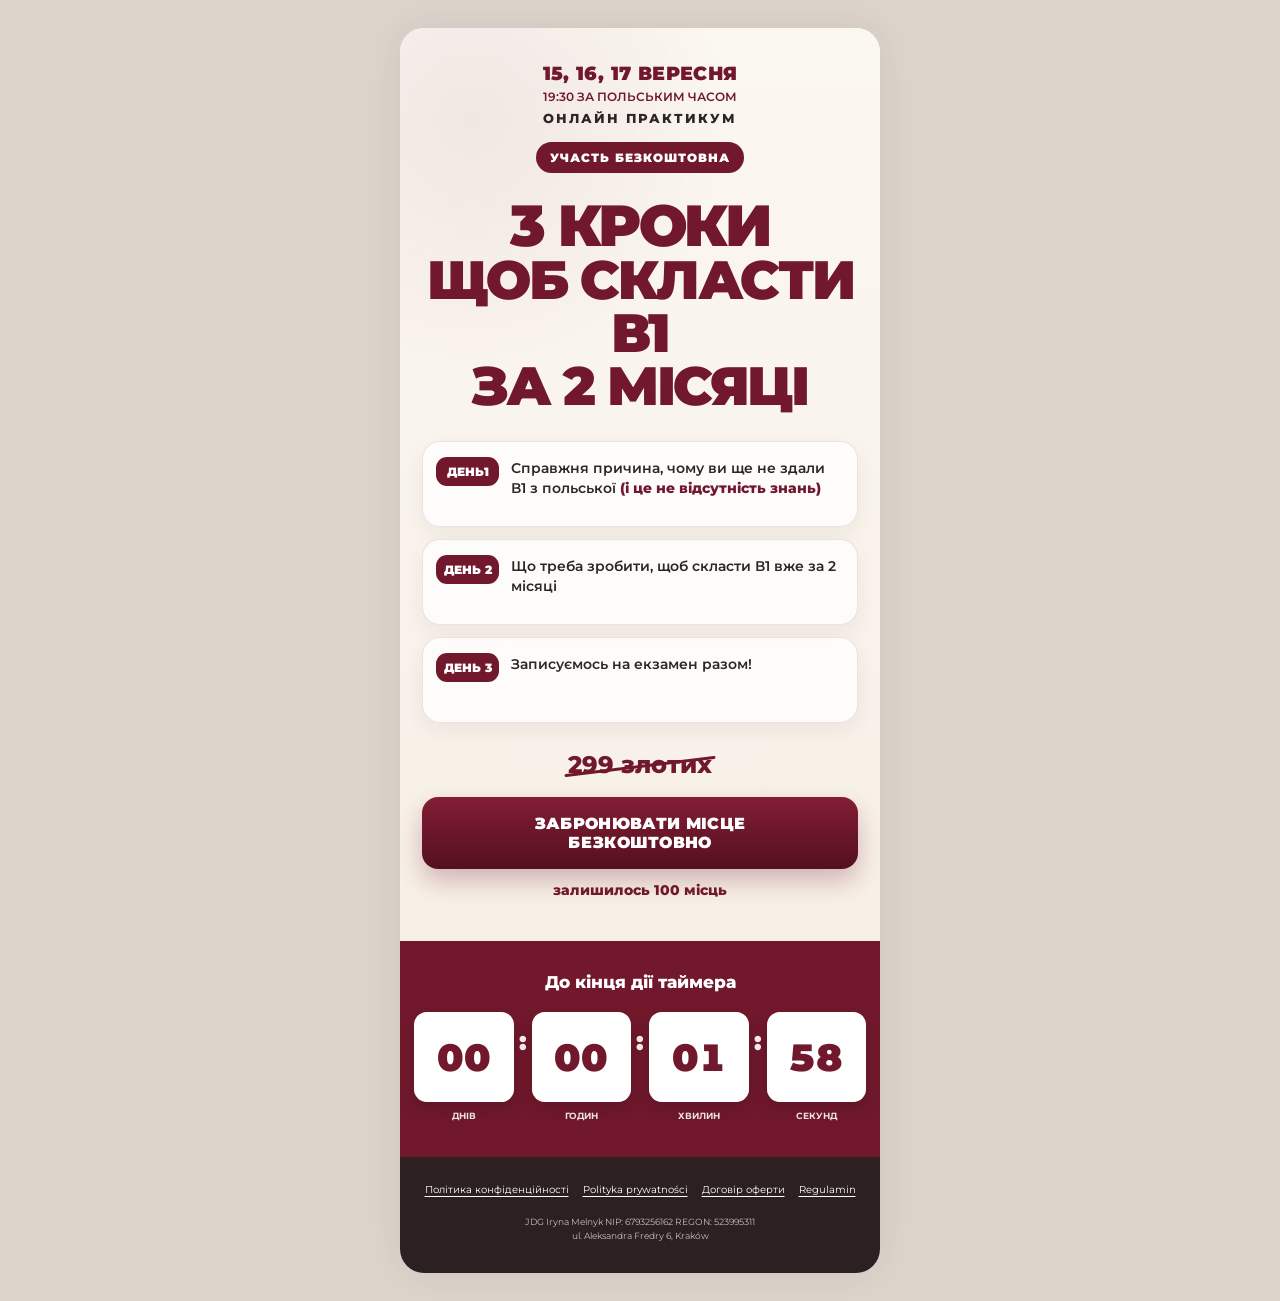
==== index.html @ 4fff1f3a "commit124" ====
<!doctype html>
<html lang="uk">
<head>
  <meta charset="utf-8">
  <meta name="viewport" content="width=device-width, initial-scale=1, viewport-fit=cover">
  <meta name="theme-color" content="#71182c">
  <title>3 кроки, щоб скласти В1 за 2 місяці</title>
  <meta name="description" content="15, 16, 17 вересня — онлайн практикум. Участь безкоштовна.">
  <link rel="preconnect" href="https://fonts.googleapis.com">
  <link rel="preconnect" href="https://fonts.gstatic.com" crossorigin>
  <link href="https://fonts.googleapis.com/css2?family=Montserrat:wght@500;600;700;800;900&display=swap" rel="stylesheet">
  <link rel="stylesheet" href="styles.css">
<!-- Meta Pixel Code -->
<script>
!function(f,b,e,v,n,t,s)
{
  if(f.fbq)return;

  n=f.fbq=function(){
    n.callMethod
      ? n.callMethod.apply(n,arguments)
      : n.queue.push(arguments)
  };

  if(!f._fbq)f._fbq=n;

  n.push=n;
  n.loaded=!0;
  n.version='2.0';
  n.queue=[];

  t=b.createElement(e);
  t.async=!0;
  t.src=v;

  s=b.getElementsByTagName(e)[0];
  s.parentNode.insertBefore(t,s);
}(window, document, 'script',
  'https://connect.facebook.net/en_US/fbevents.js'
);

fbq('init', '1192959256037095');
</script>
<!-- End Meta Pixel Code -->
</head>
<body>
  <main class="page">
    <section class="hero">
      <div class="eyebrow">15, 16, 17 вересня <div class="event-time">19:30 за польським часом</div> </div>
      <div class="online">ОНЛАЙН ПРАКТИКУМ</div>
      <div class="free-badge">УЧАСТЬ БЕЗКОШТОВНА</div>

      <h1><span>3 КРОКИ</span><br>щоб скласти В1<br>за 2 місяці</h1>

      <div class="program">
        <article class="day">
          <div class="day-label">ДЕНЬ1</div>
          <p>Справжня причина, чому ви ще не здали В1 з польської <strong>(і це не відсутність знань)</strong></p>
        </article>

        <article class="day">
          <div class="day-label">ДЕНЬ 2</div>
          <p>Що треба зробити, щоб скласти В1 вже за 2 місяці</p>
        </article>

        <article class="day">
          <div class="day-label">ДЕНЬ 3</div>
          <p>Записуємось на екзамен разом!</p>
        </article>
      </div>

      <div class="old-price">299 злотих</div>

      <a id="telegram-button" class="cta" href="https://t.me/+1AnhKf7X-Lg1OWJk" rel="noopener noreferrer">
        ЗАБРОНЮВАТИ МІСЦЕ<br>БЕЗКОШТОВНО
      </a>

      <div class="places">залишилось 100 місць</div>
    </section>

    <section class="countdown-section">
      <div class="timer-title">До кінця дії таймера</div>

      <div class="timer" role="timer" aria-live="polite">
        <div class="timer-item"><span id="days">00</span><small>днів</small></div>
        <div class="separator">:</div>
        <div class="timer-item"><span id="hours">00</span><small>годин</small></div>
        <div class="separator">:</div>
        <div class="timer-item"><span id="minutes">00</span><small>хвилин</small></div>
        <div class="separator">:</div>
        <div class="timer-item"><span id="seconds">00</span><small>секунд</small></div>
      </div>
    </section>

    <footer>
      <nav>
        <a href="https://3dniegzaminb1.weblium.site/politika-konfidenciynosti">Політика конфіденційності</a>
        <a href="https://3dniegzaminb1.weblium.site/polityka-prywatnosci">Polityka prywatności</a>
        <a href="https://3dniegzaminb1.weblium.site/dogovir-oferti">Договір оферти</a>
        <a href="https://3dniegzaminb1.weblium.site/regulamin">Regulamin</a>
      </nav>
      <p>JDG Iryna Melnyk NIP: 6793256162 REGON: 523995311<br>ul. Aleksandra Fredry 6, Kraków</p>
    </footer>
  </main>

  <script src="script.js"></script>
</body>
</html>
---- styles.css ----
* {
  box-sizing: border-box;
}

:root {
  --wine: #71182c;
  --wine-dark: #54101f;
  --cream: #f7f0e7;
  --cream-deep: #eee1d2;
  --text: #2f2525;
  --white: #ffffff;
}

html {
  background: #ddd5cc;
}

body {
  margin: 0;
  font-family: "Montserrat", Arial, sans-serif;
  color: var(--text);
  background: #ddd5cc;
}

.page {
  width: 100%;
  max-width: 480px;
  min-height: 100vh;
  margin: 0 auto;
  background: var(--cream);
  overflow: hidden;
  box-shadow: 0 0 40px rgba(0, 0, 0, .08);
}

.hero {
  padding: 34px 22px 42px;
  text-align: center;
  background:
    radial-gradient(circle at 15% 10%, rgba(113, 24, 44, .07), transparent 28%),
    linear-gradient(180deg, #fbf7f1 0%, var(--cream) 100%);
}

.eyebrow {
  display: inline-block;
  color: var(--wine);
  font-size: 19px;
  font-weight: 900;
  letter-spacing: .02em;
  text-transform: uppercase;
}

.online {
  margin-top: 5px;
  font-size: 13px;
  font-weight: 800;
  letter-spacing: .16em;
}

.free-badge {
  display: inline-block;
  margin-top: 16px;
  padding: 8px 14px;
  border-radius: 999px;
  background: var(--wine);
  color: #fff;
  font-size: 12px;
  font-weight: 900;
  letter-spacing: .08em;
}

h1 {
  margin: 24px 0 28px;
  color: var(--wine);
  font-size: clamp(37px, 11vw, 54px);
  line-height: .98;
  letter-spacing: -.045em;
  text-transform: uppercase;
  font-weight: 900;
}

h1 span {
  font-size: 1.08em;
}

.program {
  display: grid;
  gap: 12px;
  text-align: left;
}

.day {
  position: relative;
  padding: 17px 16px 17px 88px;
  min-height: 86px;
  border-radius: 18px;
  background: rgba(255, 255, 255, .76);
  border: 1px solid rgba(113, 24, 44, .12);
  box-shadow: 0 8px 22px rgba(73, 42, 34, .06);
}

.day-label {
  position: absolute;
  left: 13px;
  top: 15px;
  width: 63px;
  padding: 7px 5px;
  border-radius: 11px;
  background: var(--wine);
  color: #fff;
  text-align: center;
  font-size: 12px;
  font-weight: 900;
}

.day p {
  margin: 0;
  font-size: 14px;
  line-height: 1.42;
  font-weight: 600;
}

.day strong {
  color: var(--wine);
  font-weight: 800;
}

.old-price {
  display: inline-block;
  position: relative;
  margin: 27px 0 18px;
  color: var(--wine);
  font-size: 24px;
  font-weight: 800;
}

.old-price::after {
  content: "";
  position: absolute;
  left: -4px;
  right: -4px;
  top: 52%;
  height: 3px;
  background: var(--wine);
  transform: rotate(-7deg);
  border-radius: 999px;
}

.cta {
  display: block;
  width: 100%;
  padding: 17px 16px;
  border-radius: 16px;
  color: #fff;
  background: linear-gradient(180deg, #831d35 0%, var(--wine-dark) 100%);
  box-shadow: 0 12px 25px rgba(113, 24, 44, .28);
  text-decoration: none;
  font-size: 16px;
  line-height: 1.2;
  font-weight: 900;
  letter-spacing: .02em;
  transition: transform .15s ease, box-shadow .15s ease;
}

.cta:active {
  transform: translateY(2px);
  box-shadow: 0 7px 16px rgba(113, 24, 44, .23);
}

.places {
  margin-top: 12px;
  color: var(--wine);
  font-size: 14px;
  font-weight: 800;
}

.countdown-section {
  padding: 31px 14px 36px;
  color: #fff;
  background: var(--wine);
  text-align: center;
}

.timer-title {
  margin-bottom: 20px;
  font-size: 17px;
  font-weight: 800;
}

.timer {
  display: grid;
  grid-template-columns: 1fr auto 1fr auto 1fr auto 1fr;
  align-items: start;
  gap: 5px;
}

.timer-item {
  min-width: 0;
}

.timer-item span {
  display: grid;
  place-items: center;
  width: 100%;
  aspect-ratio: 1 / .9;
  border-radius: 13px;
  background: #fff;
  color: var(--wine);
  font-size: clamp(25px, 8vw, 38px);
  font-weight: 900;
  font-variant-numeric: tabular-nums;
  box-shadow: inset 0 0 0 1px rgba(255,255,255,.35), 0 8px 18px rgba(0,0,0,.14);
}

.timer-item small {
  display: block;
  margin-top: 8px;
  font-size: 9px;
  font-weight: 700;
  text-transform: uppercase;
  opacity: .88;
}

.separator {
  padding-top: 14px;
  font-size: 25px;
  font-weight: 900;
  opacity: .9;
}

footer {
  padding: 26px 18px 30px;
  text-align: center;
  background: #2d2022;
  color: rgba(255,255,255,.72);
}

footer nav {
  display: flex;
  flex-wrap: wrap;
  justify-content: center;
  gap: 10px 14px;
}

footer a {
  color: #fff;
  font-size: 10px;
  text-decoration: underline;
  text-underline-offset: 3px;
}

footer p {
  margin: 19px 0 0;
  font-size: 9px;
  line-height: 1.55;
}

@media (min-width: 481px) {
  body {
    padding: 28px 0;
  }

  .page {
    border-radius: 24px;
  }
}
.event-time {
  font-size: 0.65em;
  margin-top: 4px;
  font-weight: 600;
  letter-spacing: 0;
}
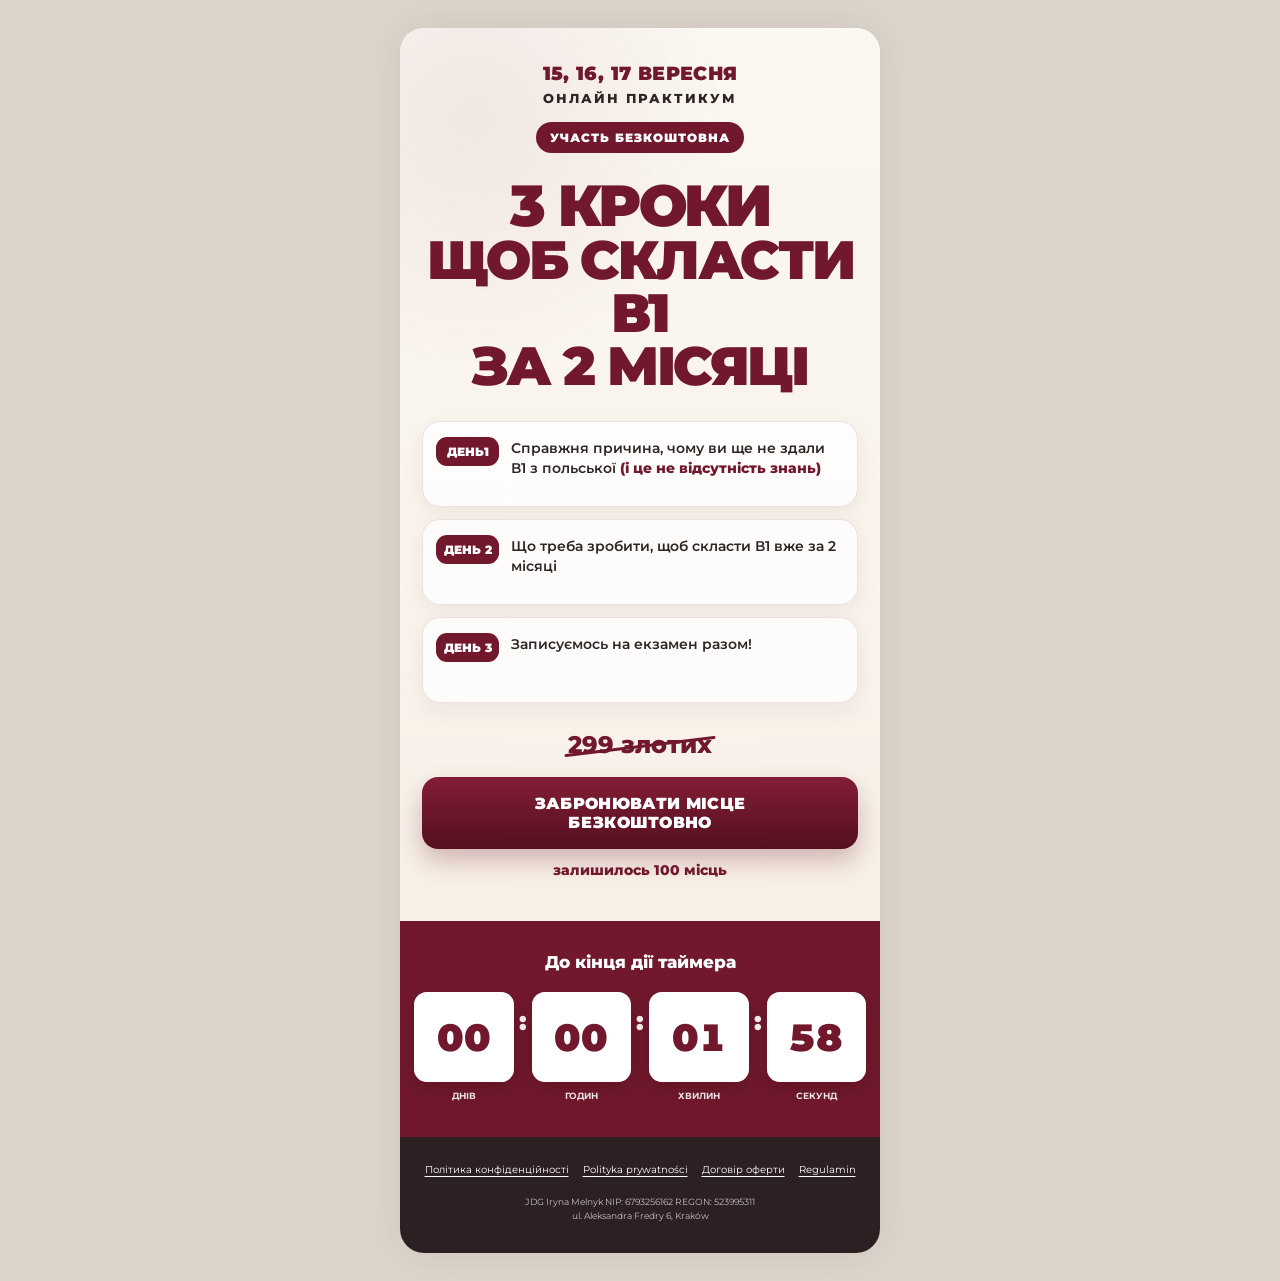
==== commit 212735fe: "commit4" ====
--- a/index.html
+++ b/index.html
@@ -46,7 +46,7 @@
 <body>
   <main class="page">
     <section class="hero">
-      <div class="eyebrow">15, 16, 17 вересня <div class="event-time">19:30 за польським часом</div> </div>
+      <div class="eyebrow">15, 16, 17 вересня</div>
       <div class="online">ОНЛАЙН ПРАКТИКУМ</div>
       <div class="free-badge">УЧАСТЬ БЕЗКОШТОВНА</div>
 
--- a/styles.css
+++ b/styles.css
@@ -158,12 +158,33 @@
   line-height: 1.2;
   font-weight: 900;
   letter-spacing: .02em;
-  transition: transform .15s ease, box-shadow .15s ease;
+  transition: box-shadow .15s ease;
+  transform-origin: center;
+  animation: ctaPulse 1.4s ease-in-out infinite;
+}
+
+@keyframes ctaPulse {
+  0%, 100% {
+    transform: scale(1);
+  }
+  30% {
+    transform: scale(0.96);
+  }
+  65% {
+    transform: scale(1.04);
+  }
 }
 
 .cta:active {
-  transform: translateY(2px);
+  animation-play-state: paused;
+  transform: scale(0.95);
   box-shadow: 0 7px 16px rgba(113, 24, 44, .23);
+}
+
+@media (prefers-reduced-motion: reduce) {
+  .cta {
+    animation: none;
+  }
 }
 
 .places {
@@ -263,9 +284,3 @@
     border-radius: 24px;
   }
 }
-.event-time {
-  font-size: 0.65em;
-  margin-top: 4px;
-  font-weight: 600;
-  letter-spacing: 0;
-}
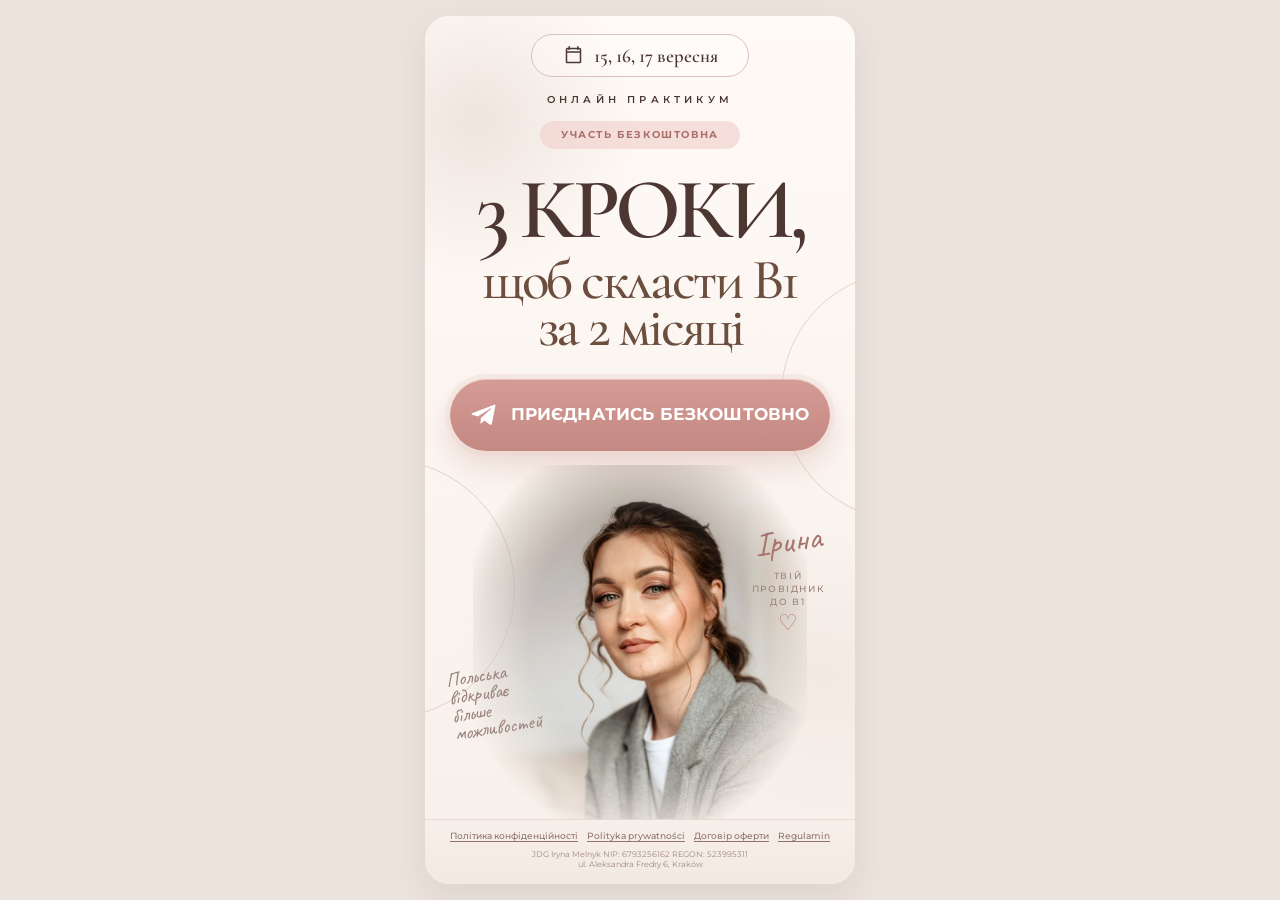
==== commit 5a9b77a8: "commit7" ====
--- a/index.html
+++ b/index.html
@@ -3,97 +3,82 @@
 <head>
   <meta charset="utf-8">
   <meta name="viewport" content="width=device-width, initial-scale=1, viewport-fit=cover">
-  <meta name="theme-color" content="#71182c">
+  <meta name="theme-color" content="#f7f0ea">
+
+  <!-- РЕДАГУЙ НАЗВУ ВКЛАДКИ ТУТ -->
   <title>3 кроки, щоб скласти В1 за 2 місяці</title>
   <meta name="description" content="15, 16, 17 вересня — онлайн практикум. Участь безкоштовна.">
+
   <link rel="preconnect" href="https://fonts.googleapis.com">
   <link rel="preconnect" href="https://fonts.gstatic.com" crossorigin>
-  <link href="https://fonts.googleapis.com/css2?family=Montserrat:wght@500;600;700;800;900&display=swap" rel="stylesheet">
+  <link href="https://fonts.googleapis.com/css2?family=Caveat:wght@500;600&family=Cormorant+Garamond:wght@500;600;700&family=Montserrat:wght@500;600;700;800&display=swap" rel="stylesheet">
   <link rel="stylesheet" href="styles.css">
-<!-- Meta Pixel Code -->
-<script>
-!function(f,b,e,v,n,t,s)
-{
-  if(f.fbq)return;
 
-  n=f.fbq=function(){
-    n.callMethod
-      ? n.callMethod.apply(n,arguments)
-      : n.queue.push(arguments)
-  };
-
-  if(!f._fbq)f._fbq=n;
-
-  n.push=n;
-  n.loaded=!0;
-  n.version='2.0';
-  n.queue=[];
-
-  t=b.createElement(e);
-  t.async=!0;
-  t.src=v;
-
-  s=b.getElementsByTagName(e)[0];
-  s.parentNode.insertBefore(t,s);
-}(window, document, 'script',
-  'https://connect.facebook.net/en_US/fbevents.js'
-);
-
-fbq('init', '1192959256037095');
-</script>
-<!-- End Meta Pixel Code -->
+  <!-- Meta Pixel Code -->
+  <script>
+  !function(f,b,e,v,n,t,s){
+    if(f.fbq)return;
+    n=f.fbq=function(){n.callMethod?n.callMethod.apply(n,arguments):n.queue.push(arguments)};
+    if(!f._fbq)f._fbq=n;
+    n.push=n;n.loaded=!0;n.version='2.0';n.queue=[];
+    t=b.createElement(e);t.async=!0;t.src=v;
+    s=b.getElementsByTagName(e)[0];s.parentNode.insertBefore(t,s);
+  }(window,document,'script','https://connect.facebook.net/en_US/fbevents.js');
+  fbq('init','1192959256037095');
+  </script>
+  <!-- End Meta Pixel Code -->
 </head>
 <body>
   <main class="page">
-    <section class="hero">
-      <div class="eyebrow">15, 16, 17 вересня</div>
-      <div class="online">ОНЛАЙН ПРАКТИКУМ</div>
-      <div class="free-badge">УЧАСТЬ БЕЗКОШТОВНА</div>
+    <section class="hero" aria-label="Онлайн практикум B1">
+      <div class="decor-circle decor-circle-left" aria-hidden="true"></div>
+      <div class="decor-circle decor-circle-right" aria-hidden="true"></div>
 
-      <h1><span>3 КРОКИ</span><br>щоб скласти В1<br>за 2 місяці</h1>
+      <header class="top-block">
+        <!-- РЕДАГУЙ ДАТИ ТУТ -->
+        <div class="date-pill">
+          <svg viewBox="0 0 24 24" aria-hidden="true">
+            <path d="M7 2v3M17 2v3M4 8h16M5 4h14a1 1 0 0 1 1 1v14a1 1 0 0 1-1 1H5a1 1 0 0 1-1-1V5a1 1 0 0 1 1-1Z"/>
+          </svg>
+          <span>15, 16, 17 вересня</span>
+        </div>
 
-      <div class="program">
-        <article class="day">
-          <div class="day-label">ДЕНЬ1</div>
-          <p>Справжня причина, чому ви ще не здали В1 з польської <strong>(і це не відсутність знань)</strong></p>
-        </article>
+        <!-- РЕДАГУЙ ТЕКСТ ТУТ -->
+        <div class="online">ОНЛАЙН ПРАКТИКУМ</div>
+        <div class="free-badge">УЧАСТЬ БЕЗКОШТОВНА</div>
+      </header>
 
-        <article class="day">
-          <div class="day-label">ДЕНЬ 2</div>
-          <p>Що треба зробити, щоб скласти В1 вже за 2 місяці</p>
-        </article>
-
-        <article class="day">
-          <div class="day-label">ДЕНЬ 3</div>
-          <p>Записуємось на екзамен разом!</p>
-        </article>
+      <div class="headline">
+        <!-- РЕДАГУЙ ЗАГОЛОВОК ТУТ -->
+        <div class="headline-main">3 КРОКИ,</div>
+        <h1>щоб скласти В1<br>за 2 місяці</h1>
       </div>
 
-      <div class="old-price">299 злотих</div>
-
-      <a id="telegram-button" class="cta" href="https://t.me/+1AnhKf7X-Lg1OWJk" rel="noopener noreferrer">
-        ЗАБРОНЮВАТИ МІСЦЕ<br>БЕЗКОШТОВНО
+      <!-- РЕДАГУЙ TELEGRAM-ПОСИЛАННЯ ТУТ -->
+      <a id="telegram-button" class="cta" href="https://t.me/hejkapolskiIM" rel="noopener noreferrer">
+        <svg viewBox="0 0 24 24" aria-hidden="true">
+          <path d="M21.8 3.5 18.6 20c-.2 1.2-.9 1.5-1.9.9l-4.9-3.6-2.4 2.3c-.3.3-.5.5-1 .5l.4-5 9.1-8.2c.4-.4-.1-.6-.6-.3L6 13.7l-4.8-1.5c-1-.3-1.1-1 .2-1.5L20.1 3.5c.9-.3 1.7.2 1.7 0Z"/>
+        </svg>
+        <span>ПРИЄДНАТИСЬ БЕЗКОШТОВНО</span>
       </a>
 
-      <div class="places">залишилось 100 місць</div>
+      <section class="portrait-area" aria-label="Ірина">
+        <div class="portrait-glow" aria-hidden="true"></div>
+        <img class="portrait" src="assets/iryna.webp" alt="Ірина">
+
+        <!-- ЦІ ДВА НАПИСИ ТЕЖ МОЖНА ВІЛЬНО РЕДАГУВАТИ -->
+        <div class="side-note side-note-left">Польська<br>відкриває<br>більше<br>можливостей</div>
+        <div class="side-note side-note-right">
+          <span class="signature">Ірина</span>
+          <span class="guide-text">ТВІЙ ПРОВІДНИК<br>ДО B1</span>
+          <span class="heart">♡</span>
+        </div>
+      </section>
     </section>
 
-    <section class="countdown-section">
-      <div class="timer-title">До кінця дії таймера</div>
-
-      <div class="timer" role="timer" aria-live="polite">
-        <div class="timer-item"><span id="days">00</span><small>днів</small></div>
-        <div class="separator">:</div>
-        <div class="timer-item"><span id="hours">00</span><small>годин</small></div>
-        <div class="separator">:</div>
-        <div class="timer-item"><span id="minutes">00</span><small>хвилин</small></div>
-        <div class="separator">:</div>
-        <div class="timer-item"><span id="seconds">00</span><small>секунд</small></div>
-      </div>
-    </section>
-
-    <footer>
-      <nav>
+    <!-- НИЗ САЙТУ: ТІЛЬКИ ЮРИДИЧНІ ПОСИЛАННЯ -->
+    <footer class="legal-footer">
+      <nav aria-label="Юридична інформація">
         <a href="https://3dniegzaminb1.weblium.site/politika-konfidenciynosti">Політика конфіденційності</a>
         <a href="https://3dniegzaminb1.weblium.site/polityka-prywatnosci">Polityka prywatności</a>
         <a href="https://3dniegzaminb1.weblium.site/dogovir-oferti">Договір оферти</a>
@@ -106,5 +91,3 @@
   <script src="script.js"></script>
 </body>
 </html>
-
-
--- a/styles.css
+++ b/styles.css
@@ -1,286 +1,348 @@
-* {
-  box-sizing: border-box;
-}
+* { box-sizing: border-box; }
 
 :root {
-  --wine: #71182c;
-  --wine-dark: #54101f;
-  --cream: #f7f0e7;
-  --cream-deep: #eee1d2;
-  --text: #2f2525;
-  --white: #ffffff;
-}
-
-html {
-  background: #ddd5cc;
-}
+  --paper: #f8f1eb;
+  --paper-light: #fffaf6;
+  --ink: #4b3732;
+  --ink-soft: #8f7770;
+  --rose: #cf938e;
+  --rose-dark: #bd827d;
+  --line: #d9c2bb;
+}
+
+html { background: #ece3dc; }
 
 body {
   margin: 0;
+  background: #ece3dc;
+  color: var(--ink);
   font-family: "Montserrat", Arial, sans-serif;
-  color: var(--text);
-  background: #ddd5cc;
 }
 
 .page {
   width: 100%;
-  max-width: 480px;
-  min-height: 100vh;
+  max-width: 430px;
+  min-height: 100dvh;
   margin: 0 auto;
-  background: var(--cream);
+  display: flex;
+  flex-direction: column;
   overflow: hidden;
-  box-shadow: 0 0 40px rgba(0, 0, 0, .08);
+  background: var(--paper);
 }
 
 .hero {
-  padding: 34px 22px 42px;
+  position: relative;
+  flex: 1;
+  min-height: 0;
+  display: flex;
+  flex-direction: column;
+  align-items: center;
+  padding: 18px 18px 0;
+  overflow: hidden;
+  background:
+    radial-gradient(circle at 12% 13%, rgba(226, 212, 204, .55), transparent 20%),
+    radial-gradient(circle at 93% 82%, rgba(226, 212, 204, .30), transparent 21%),
+    linear-gradient(180deg, var(--paper-light) 0%, var(--paper) 100%);
+}
+
+.decor-circle {
+  position: absolute;
+  border: 1px solid rgba(210, 184, 176, .58);
+  border-radius: 50%;
+  pointer-events: none;
+}
+
+.decor-circle-left {
+  width: 260px;
+  height: 260px;
+  left: -170px;
+  bottom: 100px;
+}
+
+.decor-circle-right {
+  width: 250px;
+  height: 250px;
+  right: -176px;
+  top: 255px;
+}
+
+.top-block {
+  position: relative;
+  z-index: 4;
   text-align: center;
-  background:
-    radial-gradient(circle at 15% 10%, rgba(113, 24, 44, .07), transparent 28%),
-    linear-gradient(180deg, #fbf7f1 0%, var(--cream) 100%);
-}
-
-.eyebrow {
-  display: inline-block;
-  color: var(--wine);
+}
+
+.date-pill {
+  display: inline-flex;
+  align-items: center;
+  justify-content: center;
+  gap: 10px;
+  min-width: 218px;
+  padding: 10px 18px;
+  border: 1px solid var(--line);
+  border-radius: 999px;
+  color: var(--ink);
+  background: rgba(255, 255, 255, .24);
+  font-family: "Cormorant Garamond", Georgia, serif;
   font-size: 19px;
-  font-weight: 900;
-  letter-spacing: .02em;
-  text-transform: uppercase;
+  line-height: 1;
+  font-weight: 600;
+}
+
+.date-pill svg {
+  width: 21px;
+  height: 21px;
+  fill: none;
+  stroke: currentColor;
+  stroke-width: 1.7;
+  stroke-linecap: round;
+  stroke-linejoin: round;
 }
 
 .online {
-  margin-top: 5px;
-  font-size: 13px;
-  font-weight: 800;
-  letter-spacing: .16em;
+  margin-top: 18px;
+  font-size: 10px;
+  line-height: 1;
+  font-weight: 600;
+  letter-spacing: .42em;
 }
 
 .free-badge {
   display: inline-block;
   margin-top: 16px;
-  padding: 8px 14px;
+  padding: 9px 21px;
   border-radius: 999px;
-  background: var(--wine);
+  background: rgba(242, 211, 207, .68);
+  color: #aa706c;
+  font-size: 10px;
+  line-height: 1;
+  font-weight: 700;
+  letter-spacing: .16em;
+}
+
+.headline {
+  position: relative;
+  z-index: 4;
+  margin-top: 28px;
+  text-align: center;
+}
+
+.headline-main {
+  font-family: "Cormorant Garamond", Georgia, serif;
+  font-size: clamp(70px, 20vw, 86px);
+  line-height: .78;
+  font-weight: 600;
+  letter-spacing: -.055em;
+  color: #4c3732;
+}
+
+h1 {
+  margin: 13px 0 0;
+  font-family: "Cormorant Garamond", Georgia, serif;
+  font-size: clamp(46px, 13.1vw, 57px);
+  line-height: .82;
+  font-weight: 500;
+  letter-spacing: -.045em;
+  color: #6b4e3e;
+}
+
+.cta {
+  position: relative;
+  z-index: 5;
+  display: flex;
+  align-items: center;
+  justify-content: center;
+  gap: 13px;
+  width: calc(100% - 14px);
+  min-height: 72px;
+  margin-top: 28px;
+  padding: 16px 20px;
+  border-radius: 999px;
   color: #fff;
-  font-size: 12px;
-  font-weight: 900;
-  letter-spacing: .08em;
-}
-
-h1 {
-  margin: 24px 0 28px;
-  color: var(--wine);
-  font-size: clamp(37px, 11vw, 54px);
-  line-height: .98;
-  letter-spacing: -.045em;
-  text-transform: uppercase;
-  font-weight: 900;
-}
-
-h1 span {
-  font-size: 1.08em;
-}
-
-.program {
-  display: grid;
-  gap: 12px;
+  background: linear-gradient(180deg, #d59b95 0%, #c48882 100%);
+  box-shadow:
+    0 0 0 5px rgba(236, 213, 207, .35),
+    0 14px 30px rgba(194, 136, 130, .28),
+    inset 0 1px 0 rgba(255, 255, 255, .35);
+  text-decoration: none;
+  font-size: clamp(14px, 4vw, 17px);
+  line-height: 1.05;
+  font-weight: 700;
+  letter-spacing: .01em;
+  transform-origin: center;
+  animation: pulseButton 1.85s ease-in-out infinite;
+}
+
+.cta svg {
+  width: 27px;
+  height: 27px;
+  flex: 0 0 auto;
+  fill: #fff;
+}
+
+@keyframes pulseButton {
+  0%, 100% { transform: scale(1); }
+  50% { transform: scale(1.045); }
+}
+
+.portrait-area {
+  position: relative;
+  z-index: 2;
+  flex: 1;
+  width: 100%;
+  min-height: 310px;
+  margin-top: 12px;
+  display: flex;
+  align-items: flex-end;
+  justify-content: center;
+}
+
+.portrait-glow {
+  position: absolute;
+  left: 50%;
+  bottom: 18px;
+  width: 290px;
+  height: 360px;
+  transform: translateX(-50%);
+  border-radius: 50%;
+  background: radial-gradient(circle at 50% 40%, rgba(226, 210, 202, .54), rgba(247, 241, 235, 0) 70%);
+  filter: blur(22px);
+}
+
+.portrait {
+  position: absolute;
+  z-index: 1;
+  left: 50%;
+  bottom: -2px;
+  width: min(87%, 334px);
+  height: 100%;
+  transform: translateX(-50%);
+  object-fit: cover;
+  object-position: center 30%;
+  /* М'ЯКО РОЗЧИНЯЄ КРАЇ ФОТО У ФОН */
+  -webkit-mask-image: radial-gradient(ellipse 58% 62% at 50% 48%, #000 46%, rgba(0,0,0,.93) 57%, rgba(0,0,0,.48) 73%, transparent 94%);
+  mask-image: radial-gradient(ellipse 58% 62% at 50% 48%, #000 46%, rgba(0,0,0,.93) 57%, rgba(0,0,0,.48) 73%, transparent 94%);
+  filter: saturate(.95) contrast(1.02) brightness(1.02);
+}
+
+.side-note {
+  position: absolute;
+  z-index: 4;
+  color: #9a827a;
+  pointer-events: none;
+}
+
+.side-note-left {
+  left: 7px;
+  bottom: 82px;
+  font-family: "Caveat", cursive;
+  font-size: 20px;
+  line-height: .9;
+  transform: rotate(-9deg);
   text-align: left;
 }
 
-.day {
-  position: relative;
-  padding: 17px 16px 17px 88px;
-  min-height: 86px;
-  border-radius: 18px;
-  background: rgba(255, 255, 255, .76);
-  border: 1px solid rgba(113, 24, 44, .12);
-  box-shadow: 0 8px 22px rgba(73, 42, 34, .06);
-}
-
-.day-label {
-  position: absolute;
-  left: 13px;
-  top: 15px;
-  width: 63px;
-  padding: 7px 5px;
-  border-radius: 11px;
-  background: var(--wine);
-  color: #fff;
+.side-note-right {
+  right: 3px;
+  bottom: 185px;
+  width: 92px;
   text-align: center;
-  font-size: 12px;
-  font-weight: 900;
-}
-
-.day p {
-  margin: 0;
-  font-size: 14px;
-  line-height: 1.42;
-  font-weight: 600;
-}
-
-.day strong {
-  color: var(--wine);
-  font-weight: 800;
-}
-
-.old-price {
-  display: inline-block;
-  position: relative;
-  margin: 27px 0 18px;
-  color: var(--wine);
-  font-size: 24px;
-  font-weight: 800;
-}
-
-.old-price::after {
-  content: "";
-  position: absolute;
-  left: -4px;
-  right: -4px;
-  top: 52%;
-  height: 3px;
-  background: var(--wine);
+}
+
+.signature {
+  display: block;
+  font-family: "Caveat", cursive;
+  font-size: 34px;
+  line-height: .85;
+  color: #a5736b;
   transform: rotate(-7deg);
-  border-radius: 999px;
-}
-
-.cta {
+}
+
+.guide-text {
   display: block;
-  width: 100%;
-  padding: 17px 16px;
-  border-radius: 16px;
-  color: #fff;
-  background: linear-gradient(180deg, #831d35 0%, var(--wine-dark) 100%);
-  box-shadow: 0 12px 25px rgba(113, 24, 44, .28);
-  text-decoration: none;
-  font-size: 16px;
-  line-height: 1.2;
-  font-weight: 900;
-  letter-spacing: .02em;
-  transition: box-shadow .15s ease;
-  transform-origin: center;
-  animation: ctaPulse 1.4s ease-in-out infinite;
-}
-
-@keyframes ctaPulse {
-  0%, 100% {
-    transform: scale(1);
-  }
-  30% {
-    transform: scale(0.96);
-  }
-  65% {
-    transform: scale(1.04);
-  }
-}
-
-.cta:active {
-  animation-play-state: paused;
-  transform: scale(0.95);
-  box-shadow: 0 7px 16px rgba(113, 24, 44, .23);
-}
-
-@media (prefers-reduced-motion: reduce) {
-  .cta {
-    animation: none;
-  }
-}
-
-.places {
-  margin-top: 12px;
-  color: var(--wine);
-  font-size: 14px;
-  font-weight: 800;
-}
-
-.countdown-section {
-  padding: 31px 14px 36px;
-  color: #fff;
-  background: var(--wine);
+  margin-top: 13px;
+  font-size: 9px;
+  line-height: 1.45;
+  font-weight: 500;
+  letter-spacing: .18em;
+}
+
+.heart {
+  display: block;
+  margin-top: 4px;
+  font-size: 22px;
+  line-height: 1;
+  color: #b77d76;
+}
+
+.legal-footer {
+  position: relative;
+  z-index: 10;
+  flex: 0 0 auto;
+  padding: 12px 10px 14px;
   text-align: center;
-}
-
-.timer-title {
-  margin-bottom: 20px;
-  font-size: 17px;
-  font-weight: 800;
-}
-
-.timer {
-  display: grid;
-  grid-template-columns: 1fr auto 1fr auto 1fr auto 1fr;
-  align-items: start;
-  gap: 5px;
-}
-
-.timer-item {
-  min-width: 0;
-}
-
-.timer-item span {
-  display: grid;
-  place-items: center;
-  width: 100%;
-  aspect-ratio: 1 / .9;
-  border-radius: 13px;
-  background: #fff;
-  color: var(--wine);
-  font-size: clamp(25px, 8vw, 38px);
-  font-weight: 900;
-  font-variant-numeric: tabular-nums;
-  box-shadow: inset 0 0 0 1px rgba(255,255,255,.35), 0 8px 18px rgba(0,0,0,.14);
-}
-
-.timer-item small {
-  display: block;
-  margin-top: 8px;
-  font-size: 9px;
-  font-weight: 700;
-  text-transform: uppercase;
-  opacity: .88;
-}
-
-.separator {
-  padding-top: 14px;
-  font-size: 25px;
-  font-weight: 900;
-  opacity: .9;
-}
-
-footer {
-  padding: 26px 18px 30px;
-  text-align: center;
-  background: #2d2022;
-  color: rgba(255,255,255,.72);
-}
-
-footer nav {
+  background: linear-gradient(180deg, #f7efe9 0%, #f2e9e2 100%);
+  border-top: 1px solid rgba(151, 119, 110, .14);
+}
+
+.legal-footer nav {
   display: flex;
   flex-wrap: wrap;
   justify-content: center;
-  gap: 10px 14px;
-}
-
-footer a {
-  color: #fff;
-  font-size: 10px;
+  gap: 6px 9px;
+  line-height: 1.15;
+}
+
+.legal-footer a {
+  color: #90736c;
+  font-size: 8.5px;
+  font-weight: 500;
   text-decoration: underline;
-  text-underline-offset: 3px;
-}
-
-footer p {
-  margin: 19px 0 0;
-  font-size: 9px;
-  line-height: 1.55;
-}
-
-@media (min-width: 481px) {
-  body {
-    padding: 28px 0;
+  text-underline-offset: 2px;
+  white-space: nowrap;
+}
+
+.legal-footer p {
+  margin: 8px 0 0;
+  color: #a08881;
+  font-size: 7.6px;
+  line-height: 1.35;
+}
+
+@media (max-width: 380px) {
+  .hero { padding-left: 14px; padding-right: 14px; }
+  .headline { margin-top: 24px; }
+  .headline-main { font-size: 72px; }
+  h1 { font-size: 48px; }
+  .cta { margin-top: 25px; min-height: 68px; }
+  .portrait-area { min-height: 285px; }
+  .side-note-left { font-size: 21px; bottom: 66px; }
+  .side-note-right { bottom: 145px; }
+}
+
+@media (max-height: 740px) {
+  .hero { padding-top: 12px; }
+  .online { margin-top: 12px; }
+  .free-badge { margin-top: 11px; }
+  .headline { margin-top: 18px; }
+  .headline-main { font-size: 66px; }
+  h1 { margin-top: 8px; font-size: 44px; }
+  .cta { margin-top: 18px; min-height: 62px; }
+  .portrait-area { min-height: 245px; margin-top: 8px; }
+  .side-note-left { font-size: 19px; bottom: 50px; }
+  .side-note-right { bottom: 115px; }
+  .signature { font-size: 33px; }
+}
+
+@media (min-width: 431px) {
+  body { padding: 16px 0; }
+  .page {
+    min-height: calc(100dvh - 32px);
+    border-radius: 24px;
+    box-shadow: 0 12px 32px rgba(93, 70, 64, .10);
   }
-
-  .page {
-    border-radius: 24px;
-  }
-}
+}
+
+@media (prefers-reduced-motion: reduce) {
+  .cta { animation: none; }
+}
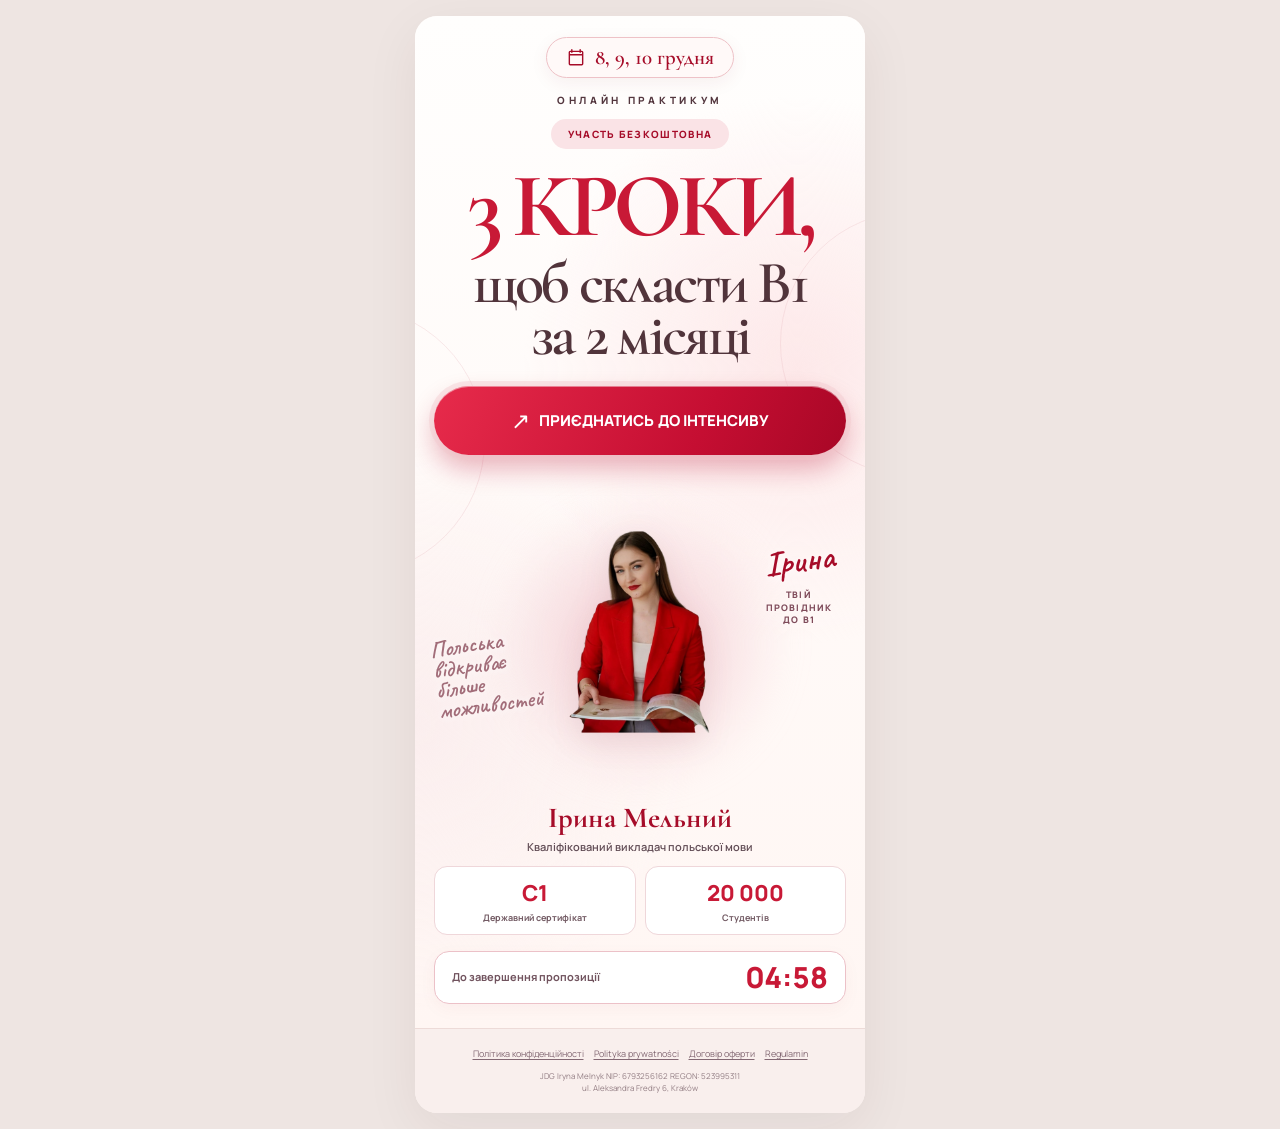
==== commit 3e9840e7: "Update" ====
--- a/index.html
+++ b/index.html
@@ -3,15 +3,15 @@
 <head>
   <meta charset="utf-8">
   <meta name="viewport" content="width=device-width, initial-scale=1, viewport-fit=cover">
-  <meta name="theme-color" content="#f7f0ea">
+  <meta name="theme-color" content="#fff9f6">
 
   <!-- РЕДАГУЙ НАЗВУ ВКЛАДКИ ТУТ -->
-  <title>3 кроки, щоб скласти В1 за 2 місяці</title>
-  <meta name="description" content="15, 16, 17 вересня — онлайн практикум. Участь безкоштовна.">
+  <title>3 кроки, щоб скласти В1 за 2 місяці — 8–10 грудня</title>
+  <meta name="description" content="8, 9, 10 грудня — онлайн практикум. Участь безкоштовна.">
 
   <link rel="preconnect" href="https://fonts.googleapis.com">
   <link rel="preconnect" href="https://fonts.gstatic.com" crossorigin>
-  <link href="https://fonts.googleapis.com/css2?family=Caveat:wght@500;600&family=Cormorant+Garamond:wght@500;600;700&family=Montserrat:wght@500;600;700;800&display=swap" rel="stylesheet">
+  <link href="https://fonts.googleapis.com/css2?family=Caveat:wght@500;600;700&family=Cormorant+Garamond:wght@500;600;700&family=Manrope:wght@400;500;600;700;800&display=swap" rel="stylesheet">
   <link rel="stylesheet" href="styles.css">
 
   <!-- Meta Pixel Code -->
@@ -25,10 +25,11 @@
     s=b.getElementsByTagName(e)[0];s.parentNode.insertBefore(t,s);
   }(window,document,'script','https://connect.facebook.net/en_US/fbevents.js');
   fbq('init','1192959256037095');
+  fbq('track','PageView');
   </script>
   <!-- End Meta Pixel Code -->
 </head>
-<body>
+<body data-page="home">
   <main class="page">
     <section class="hero" aria-label="Онлайн практикум B1">
       <div class="decor-circle decor-circle-left" aria-hidden="true"></div>
@@ -40,7 +41,7 @@
           <svg viewBox="0 0 24 24" aria-hidden="true">
             <path d="M7 2v3M17 2v3M4 8h16M5 4h14a1 1 0 0 1 1 1v14a1 1 0 0 1-1 1H5a1 1 0 0 1-1-1V5a1 1 0 0 1 1-1Z"/>
           </svg>
-          <span>15, 16, 17 вересня</span>
+          <span>8, 9, 10 грудня</span>
         </div>
 
         <!-- РЕДАГУЙ ТЕКСТ ТУТ -->
@@ -55,25 +56,29 @@
       </div>
 
       <!-- РЕДАГУЙ TELEGRAM-ПОСИЛАННЯ ТУТ -->
-      <a id="telegram-button" class="cta" href="https://t.me/hejkapolskiIM" rel="noopener noreferrer">
-        <svg viewBox="0 0 24 24" aria-hidden="true">
-          <path d="M21.8 3.5 18.6 20c-.2 1.2-.9 1.5-1.9.9l-4.9-3.6-2.4 2.3c-.3.3-.5.5-1 .5l.4-5 9.1-8.2c.4-.4-.1-.6-.6-.3L6 13.7l-4.8-1.5c-1-.3-1.1-1 .2-1.5L20.1 3.5c.9-.3 1.7.2 1.7 0Z"/>
-        </svg>
-        <span>ПРИЄДНАТИСЬ БЕЗКОШТОВНО</span>
+      <a id="join-button" class="cta" href="reyestratsiya.html">
+        <span class="button-arrow" aria-hidden="true">↗</span>
+        <span>ПРИЄДНАТИСЬ ДО ІНТЕНСИВУ</span>
       </a>
 
       <section class="portrait-area" aria-label="Ірина">
         <div class="portrait-glow" aria-hidden="true"></div>
-        <img class="portrait" src="assets/iryna.webp" alt="Ірина">
+        <img class="portrait" src="assets/iryna.png" alt="Ірина Мельний, викладачка польської мови">
 
         <!-- ЦІ ДВА НАПИСИ ТЕЖ МОЖНА ВІЛЬНО РЕДАГУВАТИ -->
         <div class="side-note side-note-left">Польська<br>відкриває<br>більше<br>можливостей</div>
         <div class="side-note side-note-right">
           <span class="signature">Ірина</span>
           <span class="guide-text">ТВІЙ ПРОВІДНИК<br>ДО B1</span>
-          <span class="heart">♡</span>
+
         </div>
       </section>
+      <div class="speaker-credentials" aria-label="Про спікерку">
+        <div class="speaker-name">Ірина Мельний</div>
+        <p>Кваліфікований викладач польської мови</p>
+        <div class="credential-grid"><div><strong>C1</strong><span>Державний сертифікат</span></div><div><strong>20 000</strong><span>Студентів</span></div></div>
+      </div>
+      <div class="countdown-box"><span class="timer-caption">До завершення пропозиції</span><strong class="timer" data-timer>05:00</strong></div>
     </section>
 
     <!-- НИЗ САЙТУ: ТІЛЬКИ ЮРИДИЧНІ ПОСИЛАННЯ -->
--- a/styles.css
+++ b/styles.css
@@ -1,348 +1,33 @@
-* { box-sizing: border-box; }
 
-:root {
-  --paper: #f8f1eb;
-  --paper-light: #fffaf6;
-  --ink: #4b3732;
-  --ink-soft: #8f7770;
-  --rose: #cf938e;
-  --rose-dark: #bd827d;
-  --line: #d9c2bb;
-}
-
-html { background: #ece3dc; }
-
-body {
-  margin: 0;
-  background: #ece3dc;
-  color: var(--ink);
-  font-family: "Montserrat", Arial, sans-serif;
-}
-
-.page {
-  width: 100%;
-  max-width: 430px;
-  min-height: 100dvh;
-  margin: 0 auto;
-  display: flex;
-  flex-direction: column;
-  overflow: hidden;
-  background: var(--paper);
-}
-
-.hero {
-  position: relative;
-  flex: 1;
-  min-height: 0;
-  display: flex;
-  flex-direction: column;
-  align-items: center;
-  padding: 18px 18px 0;
-  overflow: hidden;
-  background:
-    radial-gradient(circle at 12% 13%, rgba(226, 212, 204, .55), transparent 20%),
-    radial-gradient(circle at 93% 82%, rgba(226, 212, 204, .30), transparent 21%),
-    linear-gradient(180deg, var(--paper-light) 0%, var(--paper) 100%);
-}
-
-.decor-circle {
-  position: absolute;
-  border: 1px solid rgba(210, 184, 176, .58);
-  border-radius: 50%;
-  pointer-events: none;
-}
-
-.decor-circle-left {
-  width: 260px;
-  height: 260px;
-  left: -170px;
-  bottom: 100px;
-}
-
-.decor-circle-right {
-  width: 250px;
-  height: 250px;
-  right: -176px;
-  top: 255px;
-}
-
-.top-block {
-  position: relative;
-  z-index: 4;
-  text-align: center;
-}
-
-.date-pill {
-  display: inline-flex;
-  align-items: center;
-  justify-content: center;
-  gap: 10px;
-  min-width: 218px;
-  padding: 10px 18px;
-  border: 1px solid var(--line);
-  border-radius: 999px;
-  color: var(--ink);
-  background: rgba(255, 255, 255, .24);
-  font-family: "Cormorant Garamond", Georgia, serif;
-  font-size: 19px;
-  line-height: 1;
-  font-weight: 600;
-}
-
-.date-pill svg {
-  width: 21px;
-  height: 21px;
-  fill: none;
-  stroke: currentColor;
-  stroke-width: 1.7;
-  stroke-linecap: round;
-  stroke-linejoin: round;
-}
-
-.online {
-  margin-top: 18px;
-  font-size: 10px;
-  line-height: 1;
-  font-weight: 600;
-  letter-spacing: .42em;
-}
-
-.free-badge {
-  display: inline-block;
-  margin-top: 16px;
-  padding: 9px 21px;
-  border-radius: 999px;
-  background: rgba(242, 211, 207, .68);
-  color: #aa706c;
-  font-size: 10px;
-  line-height: 1;
-  font-weight: 700;
-  letter-spacing: .16em;
-}
-
-.headline {
-  position: relative;
-  z-index: 4;
-  margin-top: 28px;
-  text-align: center;
-}
-
-.headline-main {
-  font-family: "Cormorant Garamond", Georgia, serif;
-  font-size: clamp(70px, 20vw, 86px);
-  line-height: .78;
-  font-weight: 600;
-  letter-spacing: -.055em;
-  color: #4c3732;
-}
-
-h1 {
-  margin: 13px 0 0;
-  font-family: "Cormorant Garamond", Georgia, serif;
-  font-size: clamp(46px, 13.1vw, 57px);
-  line-height: .82;
-  font-weight: 500;
-  letter-spacing: -.045em;
-  color: #6b4e3e;
-}
-
-.cta {
-  position: relative;
-  z-index: 5;
-  display: flex;
-  align-items: center;
-  justify-content: center;
-  gap: 13px;
-  width: calc(100% - 14px);
-  min-height: 72px;
-  margin-top: 28px;
-  padding: 16px 20px;
-  border-radius: 999px;
-  color: #fff;
-  background: linear-gradient(180deg, #d59b95 0%, #c48882 100%);
-  box-shadow:
-    0 0 0 5px rgba(236, 213, 207, .35),
-    0 14px 30px rgba(194, 136, 130, .28),
-    inset 0 1px 0 rgba(255, 255, 255, .35);
-  text-decoration: none;
-  font-size: clamp(14px, 4vw, 17px);
-  line-height: 1.05;
-  font-weight: 700;
-  letter-spacing: .01em;
-  transform-origin: center;
-  animation: pulseButton 1.85s ease-in-out infinite;
-}
-
-.cta svg {
-  width: 27px;
-  height: 27px;
-  flex: 0 0 auto;
-  fill: #fff;
-}
-
-@keyframes pulseButton {
-  0%, 100% { transform: scale(1); }
-  50% { transform: scale(1.045); }
-}
-
-.portrait-area {
-  position: relative;
-  z-index: 2;
-  flex: 1;
-  width: 100%;
-  min-height: 310px;
-  margin-top: 12px;
-  display: flex;
-  align-items: flex-end;
-  justify-content: center;
-}
-
-.portrait-glow {
-  position: absolute;
-  left: 50%;
-  bottom: 18px;
-  width: 290px;
-  height: 360px;
-  transform: translateX(-50%);
-  border-radius: 50%;
-  background: radial-gradient(circle at 50% 40%, rgba(226, 210, 202, .54), rgba(247, 241, 235, 0) 70%);
-  filter: blur(22px);
-}
-
-.portrait {
-  position: absolute;
-  z-index: 1;
-  left: 50%;
-  bottom: -2px;
-  width: min(87%, 334px);
-  height: 100%;
-  transform: translateX(-50%);
-  object-fit: cover;
-  object-position: center 30%;
-  /* М'ЯКО РОЗЧИНЯЄ КРАЇ ФОТО У ФОН */
-  -webkit-mask-image: radial-gradient(ellipse 58% 62% at 50% 48%, #000 46%, rgba(0,0,0,.93) 57%, rgba(0,0,0,.48) 73%, transparent 94%);
-  mask-image: radial-gradient(ellipse 58% 62% at 50% 48%, #000 46%, rgba(0,0,0,.93) 57%, rgba(0,0,0,.48) 73%, transparent 94%);
-  filter: saturate(.95) contrast(1.02) brightness(1.02);
-}
-
-.side-note {
-  position: absolute;
-  z-index: 4;
-  color: #9a827a;
-  pointer-events: none;
-}
-
-.side-note-left {
-  left: 7px;
-  bottom: 82px;
-  font-family: "Caveat", cursive;
-  font-size: 20px;
-  line-height: .9;
-  transform: rotate(-9deg);
-  text-align: left;
-}
-
-.side-note-right {
-  right: 3px;
-  bottom: 185px;
-  width: 92px;
-  text-align: center;
-}
-
-.signature {
-  display: block;
-  font-family: "Caveat", cursive;
-  font-size: 34px;
-  line-height: .85;
-  color: #a5736b;
-  transform: rotate(-7deg);
-}
-
-.guide-text {
-  display: block;
-  margin-top: 13px;
-  font-size: 9px;
-  line-height: 1.45;
-  font-weight: 500;
-  letter-spacing: .18em;
-}
-
-.heart {
-  display: block;
-  margin-top: 4px;
-  font-size: 22px;
-  line-height: 1;
-  color: #b77d76;
-}
-
-.legal-footer {
-  position: relative;
-  z-index: 10;
-  flex: 0 0 auto;
-  padding: 12px 10px 14px;
-  text-align: center;
-  background: linear-gradient(180deg, #f7efe9 0%, #f2e9e2 100%);
-  border-top: 1px solid rgba(151, 119, 110, .14);
-}
-
-.legal-footer nav {
-  display: flex;
-  flex-wrap: wrap;
-  justify-content: center;
-  gap: 6px 9px;
-  line-height: 1.15;
-}
-
-.legal-footer a {
-  color: #90736c;
-  font-size: 8.5px;
-  font-weight: 500;
-  text-decoration: underline;
-  text-underline-offset: 2px;
-  white-space: nowrap;
-}
-
-.legal-footer p {
-  margin: 8px 0 0;
-  color: #a08881;
-  font-size: 7.6px;
-  line-height: 1.35;
-}
-
-@media (max-width: 380px) {
-  .hero { padding-left: 14px; padding-right: 14px; }
-  .headline { margin-top: 24px; }
-  .headline-main { font-size: 72px; }
-  h1 { font-size: 48px; }
-  .cta { margin-top: 25px; min-height: 68px; }
-  .portrait-area { min-height: 285px; }
-  .side-note-left { font-size: 21px; bottom: 66px; }
-  .side-note-right { bottom: 145px; }
-}
-
-@media (max-height: 740px) {
-  .hero { padding-top: 12px; }
-  .online { margin-top: 12px; }
-  .free-badge { margin-top: 11px; }
-  .headline { margin-top: 18px; }
-  .headline-main { font-size: 66px; }
-  h1 { margin-top: 8px; font-size: 44px; }
-  .cta { margin-top: 18px; min-height: 62px; }
-  .portrait-area { min-height: 245px; margin-top: 8px; }
-  .side-note-left { font-size: 19px; bottom: 50px; }
-  .side-note-right { bottom: 115px; }
-  .signature { font-size: 33px; }
-}
-
-@media (min-width: 431px) {
-  body { padding: 16px 0; }
-  .page {
-    min-height: calc(100dvh - 32px);
-    border-radius: 24px;
-    box-shadow: 0 12px 32px rgba(93, 70, 64, .10);
-  }
-}
-
-@media (prefers-reduced-motion: reduce) {
-  .cta { animation: none; }
-}
+:root{--paper:#fff9f6;--paper-light:#fffefd;--ink:#34232a;--ink-soft:#8b727b;--red:#c81936;--red-deep:#a60c29;--line:#efd7da;}
+*{box-sizing:border-box}
+html{background:#eee5e2}
+body{margin:0;background:#eee5e2;color:var(--ink);font-family:Manrope,Arial,sans-serif}
+.page,.shell{width:100%;max-width:450px;min-height:100dvh;margin:0 auto;overflow:hidden;background:var(--paper);box-shadow:0 16px 55px #391c2311}
+.hero{position:relative;display:flex;flex-direction:column;align-items:center;min-height:720px;padding:21px 19px 24px;overflow:hidden;background:radial-gradient(circle at 85% 35%,#fde8e9 0,transparent 36%),radial-gradient(circle at 0 70%,#fbeeee 0,transparent 34%),linear-gradient(180deg,#fffefd 0%,#fff6f3 100%)}
+.decor-circle{position:absolute;pointer-events:none;border:1px solid #e9b8c04d;border-radius:50%}
+.decor-circle-left{width:270px;height:270px;left:-200px;top:290px}.decor-circle-right{width:265px;height:265px;right:-180px;top:195px}
+.top-block{position:relative;z-index:3;text-align:center}
+.date-pill{display:inline-flex;align-items:center;justify-content:center;gap:9px;padding:9px 19px;border-radius:100px;border:1px solid #eec2c7;background:#fff9f8;color:var(--red-deep);font:600 21px/1 'Cormorant Garamond',Georgia,serif;box-shadow:0 5px 18px #821a2810}
+.date-pill svg{width:20px;height:20px;fill:none;stroke:currentColor;stroke-width:1.7;stroke-linecap:round;stroke-linejoin:round}
+.online{margin-top:15px;font-size:10px;font-weight:800;letter-spacing:.37em;color:#53363e}
+.free-badge{display:inline-block;margin-top:12px;padding:8px 17px;border-radius:999px;background:#fae3e6;color:var(--red-deep);font-size:10px;letter-spacing:.13em;font-weight:800}
+.headline{position:relative;z-index:4;margin-top:21px;text-align:center}
+.headline-main{font:700 clamp(74px,19vw,91px)/.8 'Cormorant Garamond',Georgia,serif;letter-spacing:-.06em;color:var(--red)}
+.headline h1{margin:14px 0 0;font:600 clamp(47px,12.4vw,60px)/.87 'Cormorant Garamond',Georgia,serif;letter-spacing:-.045em;color:#51343b}
+.cta{position:relative;z-index:8;display:flex;align-items:center;justify-content:center;gap:9px;width:100%;min-height:69px;padding:13px 16px;margin-top:25px;border-radius:999px;color:#fff;background:linear-gradient(115deg,#e72b4b,#c50e32 65%,#a80726);box-shadow:0 0 0 5px #f1c6cb67,0 13px 27px #b60d3050,inset 0 1px #ffffff70;text-decoration:none;font-size:clamp(12px,3.35vw,15px);font-weight:800;letter-spacing:.004em;transform-origin:center;animation:pulseButton 1.8s ease-in-out infinite;transition:filter .18s,box-shadow .18s}
+.cta:hover,.primary-button:hover{filter:brightness(1.07)}.cta:focus-visible,.primary-button:focus-visible,.outline-button:focus-visible{outline:3px solid #6a2138;outline-offset:4px}
+.button-arrow{font-size:23px;font-weight:400;line-height:1}
+@keyframes pulseButton{0%,100%{transform:scale(1);box-shadow:0 0 0 5px #f1c6cb67,0 13px 27px #b60d3050}50%{transform:scale(1.038);box-shadow:0 0 0 9px #f1c6cb3b,0 18px 32px #b60d3055}}
+.portrait-area{position:relative;z-index:2;width:100%;height:340px;min-height:340px;margin-top:7px;display:flex;align-items:flex-end;justify-content:center}
+.portrait-glow{position:absolute;bottom:18px;left:50%;transform:translateX(-50%);width:300px;height:280px;border-radius:50%;background:radial-gradient(circle,#f2c9d0 0,transparent 72%);filter:blur(16px)}
+.portrait{position:absolute;z-index:2;bottom:0;left:50%;width:auto;height:100%;max-width:100%;object-fit:contain;object-position:bottom;transform:translateX(-50%);filter:drop-shadow(0 8px 15px #63233119)}
+.side-note{position:absolute;z-index:4;pointer-events:none;color:#a26d79}.side-note-left{left:0;bottom:86px;font:600 23px/.9 Caveat,cursive;transform:rotate(-8deg);text-align:left;text-shadow:0 1px 9px #fff}.side-note-right{right:0;bottom:175px;width:94px;text-align:center;text-shadow:0 1px 9px #fff}.signature{display:block;font:600 35px/.85 Caveat,cursive;color:var(--red-deep);transform:rotate(-7deg)}.guide-text{display:block;margin-top:13px;font-size:9px;line-height:1.42;letter-spacing:.12em;font-weight:800;color:#7f4b5a}
+.speaker-credentials{position:relative;z-index:4;width:100%;margin:1px auto 0;text-align:center}.speaker-name{font:700 29px/1 'Cormorant Garamond',Georgia,serif;color:var(--red-deep)}.speaker-credentials p{font-size:11px;font-weight:600;color:#624d56;margin:7px 0 12px}.credential-grid{display:grid;grid-template-columns:1fr 1fr;gap:9px}.credential-grid>div{padding:11px 6px 10px;background:#fff;border:1px solid var(--line);border-radius:13px}.credential-grid strong,.credential-grid span{display:block}.credential-grid strong{font-size:22px;color:var(--red);font-weight:800}.credential-grid span{font-size:9px;color:#735b64;font-weight:700;margin-top:3px}
+.countdown-box{position:relative;z-index:4;margin:16px 0 0;width:100%;padding:11px 17px;border-radius:15px;display:flex;justify-content:space-between;align-items:center;gap:10px;background:#fff;border:1px solid #ecc1c8;box-shadow:0 5px 18px #9f22300a}.timer-caption,.countdown-label{font-size:11px;line-height:1.35;font-weight:700;color:#71535e;text-align:left}.timer{font-size:29px;line-height:1;color:var(--red);font-variant-numeric:tabular-nums;font-weight:800;white-space:nowrap}
+.legal-footer{position:relative;z-index:10;flex:0 0 auto;padding:18px 10px 19px;text-align:center;background:#f9efed;border-top:1px solid #eddbd8}.legal-footer nav{display:flex;flex-wrap:wrap;justify-content:center;gap:7px 10px}.legal-footer a{color:#836873;font-size:9px;text-underline-offset:2px}.legal-footer p{font-size:8px;line-height:1.5;color:#937e84;margin:10px 0 0}
+/* Registration page keeps the same editorial identity and original two-package content. */
+.shell{padding:24px 20px 0;text-align:center}.back-link{display:block;text-align:left;color:#80606c;text-decoration:none;font-size:12px;font-weight:700;margin-bottom:24px}.eyebrow{display:inline-flex;align-items:center;gap:7px;font-size:10px;letter-spacing:.1em;color:var(--red);font-weight:800}.status-dot{width:8px;height:8px;border-radius:50%;background:var(--red)}.registration-header{margin-top:18px}.overline{font-size:10px;letter-spacing:.18em;font-weight:800;color:var(--red)}.registration-header h1{font:700 clamp(42px,11vw,55px)/.95 'Cormorant Garamond',Georgia,serif;letter-spacing:-.035em;margin:10px 0 14px}.registration-header h1 em{font-style:normal;color:var(--red)}.subheading{font-size:12px;line-height:1.7;color:#816b74;max-width:370px;margin:0 auto}.shell .countdown-box{margin:22px auto}.pricing{display:grid;gap:17px;text-align:left;margin-top:22px}.plan{position:relative;padding:22px 19px 17px;border-radius:20px;border:1px solid var(--line);background:#fff}.plan-label{color:var(--red);font-size:10px;letter-spacing:.15em;font-weight:800;margin:0 0 8px}.plan h2{font:700 30px/1 'Cormorant Garamond',Georgia,serif;margin:0 0 9px}.price{font-size:40px;font-weight:800;margin-bottom:12px}.price small{font-size:16px}.plan ul{list-style:none;padding:0;margin:0 0 20px}.plan li{position:relative;font-size:12px;line-height:1.5;padding:8px 0 8px 27px;border-bottom:1px solid #f4e9e8}.plan li:before{content:'✓';position:absolute;left:2px;color:var(--red);font-weight:800}.outline-button,.primary-button{display:flex;align-items:center;justify-content:center;gap:8px;min-height:59px;width:100%;padding:13px;border-radius:999px;text-align:center;text-decoration:none;font-size:12px;line-height:1.4;font-weight:800}.outline-button{color:var(--red);background:white;border:2px solid var(--red)}.primary-button{color:white;background:linear-gradient(115deg,#e72b4b,#bd1030);box-shadow:0 9px 25px #ad153534;animation:pulseButton 1.8s ease-in-out infinite}.primary-button span,.outline-button span{font-size:20px}.plan-note{font-size:10px;line-height:1.5;text-align:center;color:#846d77;margin:10px 0 0}.vip{border:2px solid var(--red);background:linear-gradient(150deg,#fff,#fff4f4)}.vip-ribbon{display:inline-block;padding:6px 10px;border-radius:6px;margin:0 0 14px;background:var(--red);color:white;font-size:9px;font-weight:800;letter-spacing:.08em}.vip .price{color:var(--red)}.footnote{font-size:11px;line-height:1.6;color:#856e78;margin:22px auto 27px}
+@media(min-width:451px){body{padding:16px 0}.page,.shell{border-radius:22px;min-height:calc(100dvh - 32px)}}
+@media(max-width:370px){.hero{padding-left:13px;padding-right:13px}.headline-main{font-size:73px}.headline h1{font-size:46px}.side-note-left{font-size:20px}.portrait-area{height:315px;min-height:315px}.cta{font-size:12px}.shell{padding-left:14px;padding-right:14px}}
+@media(prefers-reduced-motion:reduce){.cta,.primary-button{animation:none}}
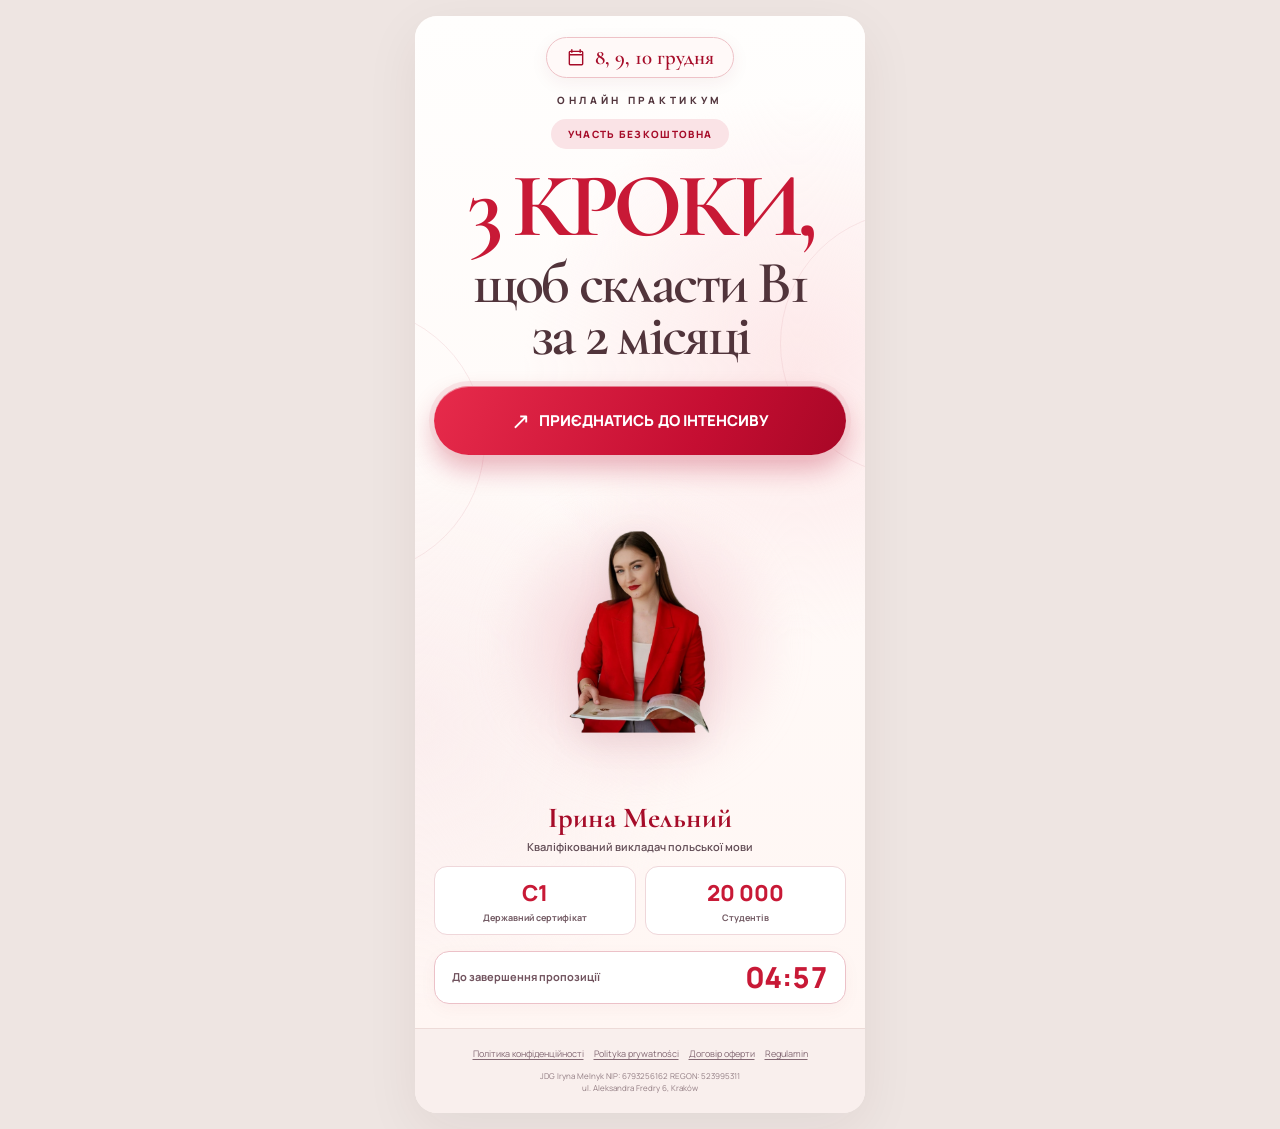
==== commit 7f2fe23f: "update2" ====
--- a/index.html
+++ b/index.html
@@ -1,21 +1,19 @@
-<!doctype html>
+<!DOCTYPE html>
+
 <html lang="uk">
 <head>
-  <meta charset="utf-8">
-  <meta name="viewport" content="width=device-width, initial-scale=1, viewport-fit=cover">
-  <meta name="theme-color" content="#fff9f6">
-
-  <!-- РЕДАГУЙ НАЗВУ ВКЛАДКИ ТУТ -->
-  <title>3 кроки, щоб скласти В1 за 2 місяці — 8–10 грудня</title>
-  <meta name="description" content="8, 9, 10 грудня — онлайн практикум. Участь безкоштовна.">
-
-  <link rel="preconnect" href="https://fonts.googleapis.com">
-  <link rel="preconnect" href="https://fonts.gstatic.com" crossorigin>
-  <link href="https://fonts.googleapis.com/css2?family=Caveat:wght@500;600;700&family=Cormorant+Garamond:wght@500;600;700&family=Manrope:wght@400;500;600;700;800&display=swap" rel="stylesheet">
-  <link rel="stylesheet" href="styles.css">
-
-  <!-- Meta Pixel Code -->
-  <script>
+<meta charset="utf-8"/>
+<meta content="width=device-width, initial-scale=1, viewport-fit=cover" name="viewport"/>
+<meta content="#fff9f6" name="theme-color"/>
+<!-- РЕДАГУЙ НАЗВУ ВКЛАДКИ ТУТ -->
+<title>3 кроки, щоб скласти В1 за 2 місяці — 8–10 грудня</title>
+<meta content="8, 9, 10 грудня — онлайн практикум. Участь безкоштовна." name="description"/>
+<link href="https://fonts.googleapis.com" rel="preconnect"/>
+<link crossorigin="" href="https://fonts.gstatic.com" rel="preconnect"/>
+<link href="https://fonts.googleapis.com/css2?family=Caveat:wght@500;600;700&amp;family=Cormorant+Garamond:wght@500;600;700&amp;family=Manrope:wght@400;500;600;700;800&amp;display=swap" rel="stylesheet"/>
+<link href="styles.css" rel="stylesheet"/>
+<!-- Meta Pixel Code -->
+<script>
   !function(f,b,e,v,n,t,s){
     if(f.fbq)return;
     n=f.fbq=function(){n.callMethod?n.callMethod.apply(n,arguments):n.queue.push(arguments)};
@@ -27,72 +25,60 @@
   fbq('init','1192959256037095');
   fbq('track','PageView');
   </script>
-  <!-- End Meta Pixel Code -->
+<!-- End Meta Pixel Code -->
 </head>
 <body data-page="home">
-  <main class="page">
-    <section class="hero" aria-label="Онлайн практикум B1">
-      <div class="decor-circle decor-circle-left" aria-hidden="true"></div>
-      <div class="decor-circle decor-circle-right" aria-hidden="true"></div>
+<main class="page">
+<section aria-label="Онлайн практикум B1" class="hero">
+<div aria-hidden="true" class="decor-circle decor-circle-left"></div>
+<div aria-hidden="true" class="decor-circle decor-circle-right"></div>
+<header class="top-block">
+<!-- РЕДАГУЙ ДАТИ ТУТ -->
+<div class="date-pill">
+<svg aria-hidden="true" viewbox="0 0 24 24">
+<path d="M7 2v3M17 2v3M4 8h16M5 4h14a1 1 0 0 1 1 1v14a1 1 0 0 1-1 1H5a1 1 0 0 1-1-1V5a1 1 0 0 1 1-1Z"></path>
+</svg>
+<span>8, 9, 10 грудня</span>
+</div>
+<!-- РЕДАГУЙ ТЕКСТ ТУТ -->
+<div class="online">ОНЛАЙН ПРАКТИКУМ</div>
+<div class="free-badge">УЧАСТЬ БЕЗКОШТОВНА</div>
+</header>
+<div class="headline">
+<!-- РЕДАГУЙ ЗАГОЛОВОК ТУТ -->
+<div class="headline-main">3 КРОКИ,</div>
+<h1>щоб скласти В1<br/>за 2 місяці</h1>
+</div>
+<!-- РЕДАГУЙ TELEGRAM-ПОСИЛАННЯ ТУТ -->
+<a class="cta" href="reyestratsiya.html" id="join-button">
+<span aria-hidden="true" class="button-arrow">↗</span>
+<span>ПРИЄДНАТИСЬ ДО ІНТЕНСИВУ</span>
+</a>
+<section aria-label="Ірина" class="portrait-area">
+<div aria-hidden="true" class="portrait-glow"></div>
+<img alt="Ірина Мельний, викладачка польської мови" class="portrait" src="assets/iryna.png"/>
+<!-- ЦІ ДВА НАПИСИ ТЕЖ МОЖНА ВІЛЬНО РЕДАГУВАТИ -->
 
-      <header class="top-block">
-        <!-- РЕДАГУЙ ДАТИ ТУТ -->
-        <div class="date-pill">
-          <svg viewBox="0 0 24 24" aria-hidden="true">
-            <path d="M7 2v3M17 2v3M4 8h16M5 4h14a1 1 0 0 1 1 1v14a1 1 0 0 1-1 1H5a1 1 0 0 1-1-1V5a1 1 0 0 1 1-1Z"/>
-          </svg>
-          <span>8, 9, 10 грудня</span>
-        </div>
 
-        <!-- РЕДАГУЙ ТЕКСТ ТУТ -->
-        <div class="online">ОНЛАЙН ПРАКТИКУМ</div>
-        <div class="free-badge">УЧАСТЬ БЕЗКОШТОВНА</div>
-      </header>
-
-      <div class="headline">
-        <!-- РЕДАГУЙ ЗАГОЛОВОК ТУТ -->
-        <div class="headline-main">3 КРОКИ,</div>
-        <h1>щоб скласти В1<br>за 2 місяці</h1>
-      </div>
-
-      <!-- РЕДАГУЙ TELEGRAM-ПОСИЛАННЯ ТУТ -->
-      <a id="join-button" class="cta" href="reyestratsiya.html">
-        <span class="button-arrow" aria-hidden="true">↗</span>
-        <span>ПРИЄДНАТИСЬ ДО ІНТЕНСИВУ</span>
-      </a>
-
-      <section class="portrait-area" aria-label="Ірина">
-        <div class="portrait-glow" aria-hidden="true"></div>
-        <img class="portrait" src="assets/iryna.png" alt="Ірина Мельний, викладачка польської мови">
-
-        <!-- ЦІ ДВА НАПИСИ ТЕЖ МОЖНА ВІЛЬНО РЕДАГУВАТИ -->
-        <div class="side-note side-note-left">Польська<br>відкриває<br>більше<br>можливостей</div>
-        <div class="side-note side-note-right">
-          <span class="signature">Ірина</span>
-          <span class="guide-text">ТВІЙ ПРОВІДНИК<br>ДО B1</span>
-
-        </div>
-      </section>
-      <div class="speaker-credentials" aria-label="Про спікерку">
-        <div class="speaker-name">Ірина Мельний</div>
-        <p>Кваліфікований викладач польської мови</p>
-        <div class="credential-grid"><div><strong>C1</strong><span>Державний сертифікат</span></div><div><strong>20 000</strong><span>Студентів</span></div></div>
-      </div>
-      <div class="countdown-box"><span class="timer-caption">До завершення пропозиції</span><strong class="timer" data-timer>05:00</strong></div>
-    </section>
-
-    <!-- НИЗ САЙТУ: ТІЛЬКИ ЮРИДИЧНІ ПОСИЛАННЯ -->
-    <footer class="legal-footer">
-      <nav aria-label="Юридична інформація">
-        <a href="https://3dniegzaminb1.weblium.site/politika-konfidenciynosti">Політика конфіденційності</a>
-        <a href="https://3dniegzaminb1.weblium.site/polityka-prywatnosci">Polityka prywatności</a>
-        <a href="https://3dniegzaminb1.weblium.site/dogovir-oferti">Договір оферти</a>
-        <a href="https://3dniegzaminb1.weblium.site/regulamin">Regulamin</a>
-      </nav>
-      <p>JDG Iryna Melnyk NIP: 6793256162 REGON: 523995311<br>ul. Aleksandra Fredry 6, Kraków</p>
-    </footer>
-  </main>
-
-  <script src="script.js"></script>
+</section>
+<div aria-label="Про спікерку" class="speaker-credentials">
+<div class="speaker-name">Ірина Мельний</div>
+<p>Кваліфікований викладач польської мови</p>
+<div class="credential-grid"><div><strong>C1</strong><span>Державний сертифікат</span></div><div><strong>20 000</strong><span>Студентів</span></div></div>
+</div>
+<div class="countdown-box"><span class="timer-caption">До завершення пропозиції</span><strong class="timer" data-timer="">05:00</strong></div>
+</section>
+<!-- НИЗ САЙТУ: ТІЛЬКИ ЮРИДИЧНІ ПОСИЛАННЯ -->
+<footer class="legal-footer">
+<nav aria-label="Юридична інформація">
+<a href="https://3dniegzaminb1.weblium.site/politika-konfidenciynosti">Політика конфіденційності</a>
+<a href="https://3dniegzaminb1.weblium.site/polityka-prywatnosci">Polityka prywatności</a>
+<a href="https://3dniegzaminb1.weblium.site/dogovir-oferti">Договір оферти</a>
+<a href="https://3dniegzaminb1.weblium.site/regulamin">Regulamin</a>
+</nav>
+<p>JDG Iryna Melnyk NIP: 6793256162 REGON: 523995311<br/>ul. Aleksandra Fredry 6, Kraków</p>
+</footer>
+</main>
+<script src="script.js"></script>
 </body>
 </html>
--- a/styles.css
+++ b/styles.css
@@ -31,3 +31,11 @@
 @media(min-width:451px){body{padding:16px 0}.page,.shell{border-radius:22px;min-height:calc(100dvh - 32px)}}
 @media(max-width:370px){.hero{padding-left:13px;padding-right:13px}.headline-main{font-size:73px}.headline h1{font-size:46px}.side-note-left{font-size:20px}.portrait-area{height:315px;min-height:315px}.cta{font-size:12px}.shell{padding-left:14px;padding-right:14px}}
 @media(prefers-reduced-motion:reduce){.cta,.primary-button{animation:none}}
+
+/* VIP thank-you page */
+.thanks-shell{display:flex;flex-direction:column;align-items:center;justify-content:flex-start;padding-top:65px;background:radial-gradient(circle at 80% 15%,#ffe3e7,transparent 38%),linear-gradient(#fffefd,#fff5f3)}
+.thanks-card{margin:30px 0 45px;padding:35px 23px 30px;width:100%;border:1px solid #f0d6da;border-radius:24px;background:#fff;box-shadow:0 18px 45px #77142a12;text-align:center}
+.thanks-mark{width:70px;height:70px;margin:0 auto 22px;display:grid;place-items:center;border-radius:50%;background:#fff0f2;color:var(--red);font-size:35px;font-weight:800;border:2px solid #f1bdc7}
+.thanks-card h1{font:700 clamp(46px,12vw,62px)/.93 'Cormorant Garamond',Georgia,serif;margin:15px 0 18px;letter-spacing:-.03em}.thanks-card h1 em{font-style:normal;color:var(--red)}
+.thanks-lead{font-size:16px;font-weight:800;line-height:1.5;margin:0 0 12px}.thanks-info{font-size:13px;line-height:1.75;color:#816b74;margin:0 auto 24px}.thanks-button{font-size:13px}.thanks-shell .legal-footer{width:calc(100% + 40px);margin-top:auto}
+@media(max-width:370px){.thanks-shell .legal-footer{width:calc(100% + 28px)}}
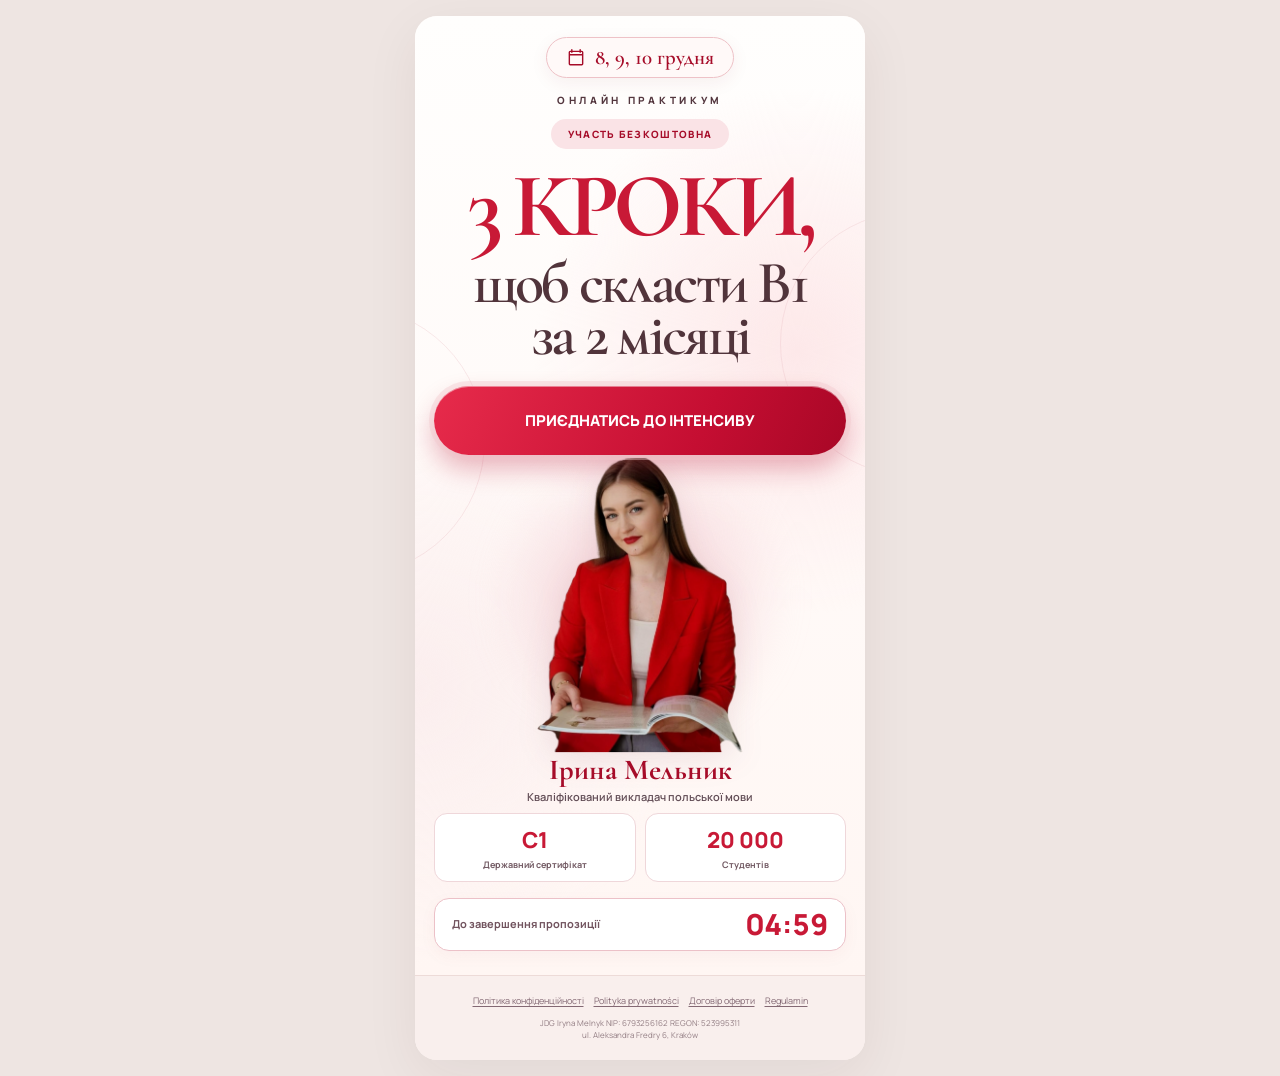
==== commit 50d39cc6: "оговлення4" ====
--- a/index.html
+++ b/index.html
@@ -51,18 +51,16 @@
 </div>
 <!-- РЕДАГУЙ TELEGRAM-ПОСИЛАННЯ ТУТ -->
 <a class="cta" href="reyestratsiya.html" id="join-button">
-<span aria-hidden="true" class="button-arrow">↗</span>
+
 <span>ПРИЄДНАТИСЬ ДО ІНТЕНСИВУ</span>
 </a>
 <section aria-label="Ірина" class="portrait-area">
 <div aria-hidden="true" class="portrait-glow"></div>
-<img alt="Ірина Мельний, викладачка польської мови" class="portrait" src="assets/iryna.png"/>
+<img alt="Ірина Мельник, викладачка польської мови" class="portrait" src="assets/iryna.png"/>
 <!-- ЦІ ДВА НАПИСИ ТЕЖ МОЖНА ВІЛЬНО РЕДАГУВАТИ -->
-
-
 </section>
 <div aria-label="Про спікерку" class="speaker-credentials">
-<div class="speaker-name">Ірина Мельний</div>
+<div class="speaker-name">Ірина Мельник</div>
 <p>Кваліфікований викладач польської мови</p>
 <div class="credential-grid"><div><strong>C1</strong><span>Державний сертифікат</span></div><div><strong>20 000</strong><span>Студентів</span></div></div>
 </div>
--- a/styles.css
+++ b/styles.css
@@ -39,3 +39,13 @@
 .thanks-card h1{font:700 clamp(46px,12vw,62px)/.93 'Cormorant Garamond',Georgia,serif;margin:15px 0 18px;letter-spacing:-.03em}.thanks-card h1 em{font-style:normal;color:var(--red)}
 .thanks-lead{font-size:16px;font-weight:800;line-height:1.5;margin:0 0 12px}.thanks-info{font-size:13px;line-height:1.75;color:#816b74;margin:0 auto 24px}.thanks-button{font-size:13px}.thanks-shell .legal-footer{width:calc(100% + 40px);margin-top:auto}
 @media(max-width:370px){.thanks-shell .legal-footer{width:calc(100% + 28px)}}
+
+/* V6: прибрано порожні поля фото і зайві проміжки в блоці спікерки */
+.portrait-area{height:300px;min-height:300px;margin-top:0}
+.portrait{height:100%;width:auto;max-width:100%;object-fit:contain}
+.speaker-credentials{margin-top:0}
+.speaker-credentials p{margin:5px 0 9px}
+@media(max-width:370px){.portrait-area{height:280px;min-height:280px}}
+.trainer-notice{margin:0 auto 22px;padding:17px 15px;border:1.5px solid #e9a5b2;border-radius:16px;background:#fff1f3;box-shadow:0 6px 20px #a60c2912;text-align:center}
+.trainer-notice strong{display:block;color:#a60c29;font-size:17px;line-height:1.3;font-weight:800;margin-bottom:7px}
+.trainer-notice p{margin:0;color:#53343e;font-size:13px;font-weight:700;line-height:1.55}
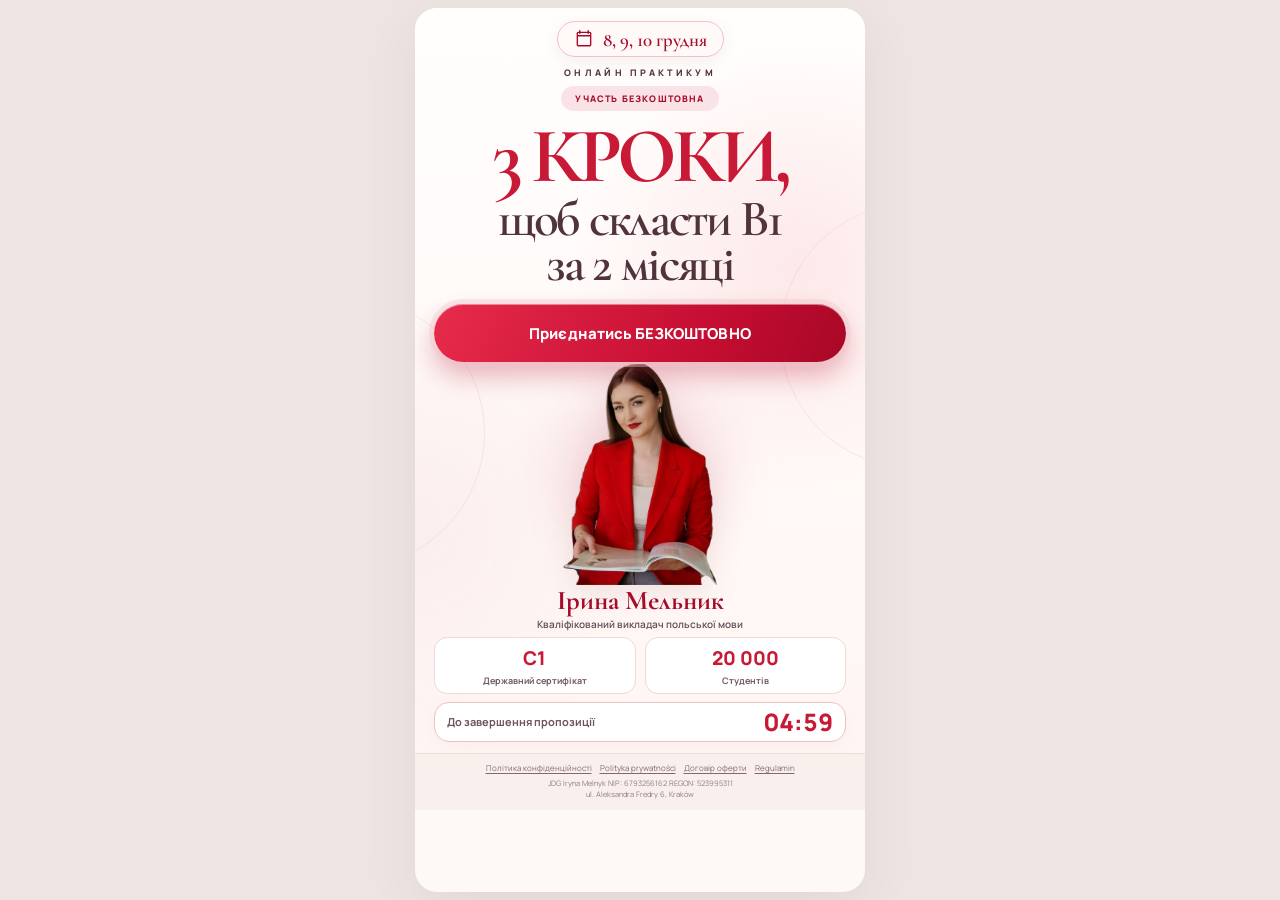
==== commit 4399cd94: "update6" ====
--- a/index.html
+++ b/index.html
@@ -52,7 +52,7 @@
 <!-- РЕДАГУЙ TELEGRAM-ПОСИЛАННЯ ТУТ -->
 <a class="cta" href="reyestratsiya.html" id="join-button">
 
-<span>ПРИЄДНАТИСЬ ДО ІНТЕНСИВУ</span>
+<span>Приєднатись БЕЗКОШТОВНО</span>
 </a>
 <section aria-label="Ірина" class="portrait-area">
 <div aria-hidden="true" class="portrait-glow"></div>
--- a/styles.css
+++ b/styles.css
@@ -49,3 +49,41 @@
 .trainer-notice{margin:0 auto 22px;padding:17px 15px;border:1.5px solid #e9a5b2;border-radius:16px;background:#fff1f3;box-shadow:0 6px 20px #a60c2912;text-align:center}
 .trainer-notice strong{display:block;color:#a60c29;font-size:17px;line-height:1.3;font-weight:800;margin-bottom:7px}
 .trainer-notice p{margin:0;color:#53343e;font-size:13px;font-weight:700;line-height:1.55}
+
+/* V9: компактний головний екран, без зміни тарифів чи подяки. */
+body[data-page="home"] .hero { min-height: 0; padding-top: 13px; padding-bottom: 11px; }
+body[data-page="home"] .date-pill { padding: 7px 16px; font-size: 19px; }
+body[data-page="home"] .online { margin-top: 9px; font-size: 9px; }
+body[data-page="home"] .free-badge { margin-top: 7px; padding: 6px 14px; font-size: 9px; }
+body[data-page="home"] .headline { margin-top: 14px; }
+body[data-page="home"] .headline-main { font-size: clamp(66px, 16vw, 78px); line-height: .8; }
+body[data-page="home"] .headline h1 { font-size: clamp(40px, 10.5vw, 51px); margin-top: 10px; line-height: .88; }
+body[data-page="home"] .cta { min-height: 58px; margin-top: 17px; padding: 11px 15px; }
+body[data-page="home"] .portrait-area { height: clamp(165px, 25dvh, 230px); min-height: 165px; margin-top: 0; }
+body[data-page="home"] .portrait-glow { height: 200px; width: 240px; }
+body[data-page="home"] .speaker-name { font-size: 27px; }
+body[data-page="home"] .speaker-credentials p { margin: 3px 0 6px; font-size: 10px; }
+body[data-page="home"] .credential-grid > div { padding: 7px 6px 6px; }
+body[data-page="home"] .credential-grid strong { font-size: 19px; }
+body[data-page="home"] .countdown-box { margin-top: 8px; padding: 7px 12px; }
+body[data-page="home"] .timer { font-size: 24px; }
+body[data-page="home"] .legal-footer { padding: 8px 10px 9px; }
+body[data-page="home"] .legal-footer nav { gap: 5px 8px; }
+body[data-page="home"] .legal-footer a { font-size: 8px; }
+body[data-page="home"] .legal-footer p { margin-top: 5px; font-size: 7.5px; }
+@media (min-width:451px) {
+  body[data-page="home"] { padding: 8px 0; }
+  body[data-page="home"] .page { min-height: calc(100dvh - 16px); }
+}
+@media (max-width: 370px) {
+  body[data-page="home"] .headline-main { font-size: 62px; }
+  body[data-page="home"] .headline h1 { font-size: 39px; }
+  body[data-page="home"] .portrait-area { height: 175px; min-height: 175px; }
+}
+@media (max-height: 710px) {
+ body[data-page="home"] .headline { margin-top: 8px; }
+ body[data-page="home"] .headline-main { font-size: 64px; }
+ body[data-page="home"] .headline h1 { font-size: 40px; }
+ body[data-page="home"] .cta { margin-top: 12px; min-height: 53px; }
+ body[data-page="home"] .portrait-area { height: 155px; min-height: 155px; }
+}
